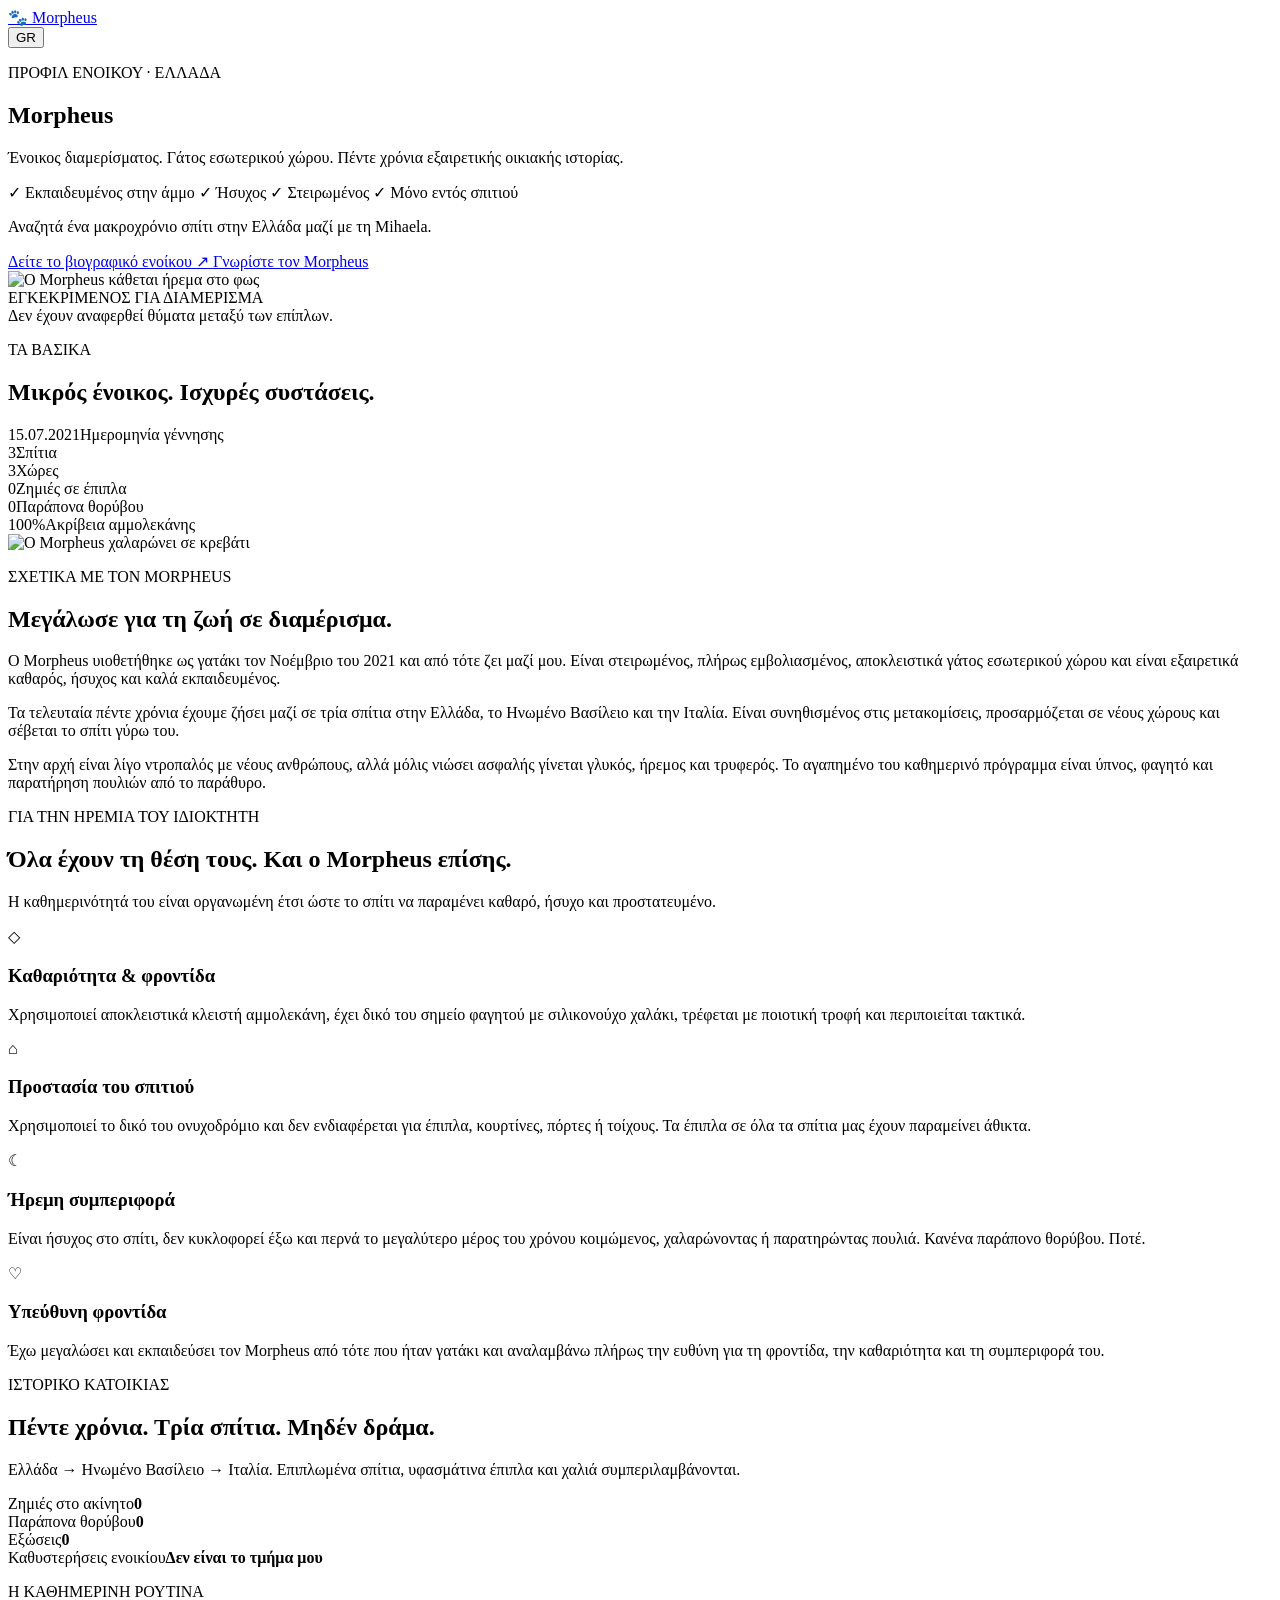
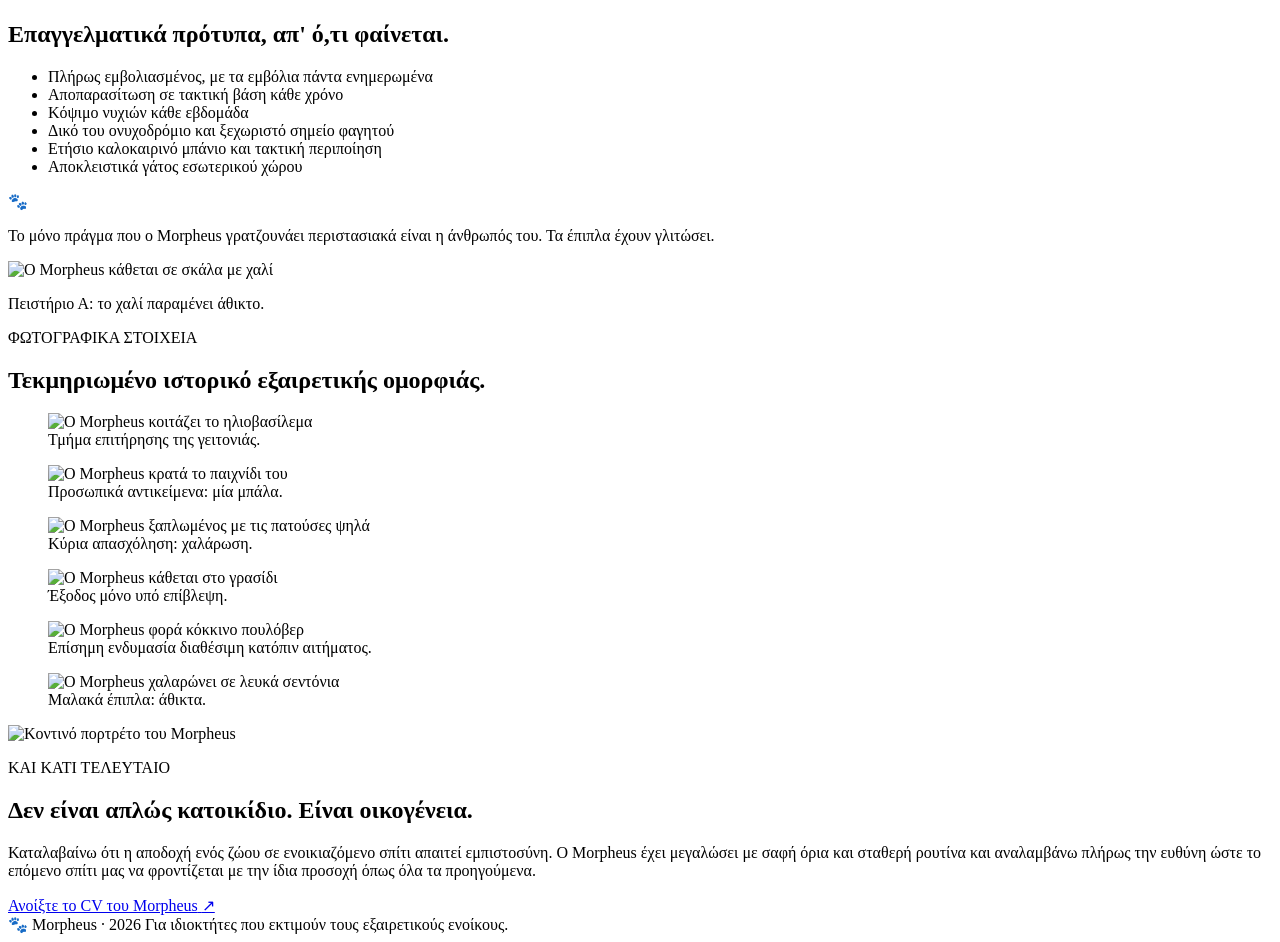
==== index.html @ ea4d099d "Add Greek Morpheus tenant profile" ====
<!doctype html>
<html lang="el">
<head>
  <meta charset="utf-8" />
  <meta name="viewport" content="width=device-width, initial-scale=1" />
  <meta name="theme-color" content="#f6f1e8" />
  <link rel="icon" href="data:image/svg+xml,<svg xmlns=%22http://www.w3.org/2000/svg%22 viewBox=%220 0 100 100%22><text y=%22.9em%22 font-size=%2290%22>🐾</text></svg>">
  <meta name="description" content="Morpheus - ένας ήσυχος, καθαρός και καλά εκπαιδευμένος γάτος εσωτερικού χώρου που αναζητά ένα μακροχρόνιο σπίτι στην Ελλάδα μαζί με τη Mihaela." />
  <title>Morpheus | Προφίλ Ενοίκου</title>
  <link rel="preconnect" href="https://fonts.googleapis.com">
  <link rel="preconnect" href="https://fonts.gstatic.com" crossorigin>
  <link href="https://fonts.googleapis.com/css2?family=DM+Sans:wght@400;500;600;700&family=Playfair+Display:ital,wght@0,600;0,700;1,600&display=swap" rel="stylesheet">
  <link rel="stylesheet" href="styles.css" />
</head>
<body>
  <div id="paw-layer" aria-hidden="true"></div>

  <header class="topbar">
    <a class="brand" href="#top" aria-label="Αρχική Morpheus">
      <span class="brand-paw">🐾</span>
      <span>Morpheus</span>
    </a>
    <div class="lang-switch" role="group" aria-label="Γλώσσα">
      <button class="lang-btn active" type="button">GR</button>
    </div>
  </header>

  <main id="top">
    <section class="hero section-shell">
      <div class="hero-copy reveal">
        <p class="eyebrow">ΠΡΟΦΙΛ ΕΝΟΙΚΟΥ · ΕΛΛΑΔΑ</p>
        <h1>Morpheus</h1>
        <p class="hero-subtitle">Ένοικος διαμερίσματος. Γάτος εσωτερικού χώρου. Πέντε χρόνια εξαιρετικής οικιακής ιστορίας.</p>

        <div class="status-row" aria-label="Κατάσταση Morpheus">
          <span>✓ Εκπαιδευμένος στην άμμο</span>
          <span>✓ Ήσυχος</span>
          <span>✓ Στειρωμένος</span>
          <span>✓ Μόνο εντός σπιτιού</span>
        </div>

        <p class="hero-note">Αναζητά ένα μακροχρόνιο σπίτι στην Ελλάδα μαζί με τη Mihaela.</p>

        <div class="hero-actions">
          <a class="btn btn-primary" href="Morpheus-Tenant-CV-GR.pdf" target="_blank" rel="noopener">
            <span>Δείτε το βιογραφικό ενοίκου</span>
            <span aria-hidden="true">↗</span>
          </a>
          <a class="btn btn-secondary" href="#about">Γνωρίστε τον Morpheus</a>
        </div>
      </div>

      <div class="hero-image-wrap reveal reveal-delay">
        <div class="hero-image-card">
          <img src="https://raw.githubusercontent.com/michaelaspice/morpheus-profile/main/morpheus-hero.jpeg" alt="Ο Morpheus κάθεται ήρεμα στο φως" />
          <div class="hero-stamp">ΕΓΚΕΚΡΙΜΕΝΟΣ ΓΙΑ ΔΙΑΜΕΡΙΣΜΑ</div>
        </div>
        <div class="floating-note">
          <span class="note-dot"></span>
          <span>Δεν έχουν αναφερθεί θύματα μεταξύ των επίπλων.</span>
        </div>
      </div>
    </section>

    <section class="quick-facts section-shell reveal" aria-labelledby="facts-title">
      <div class="section-heading compact">
        <p class="eyebrow">ΤΑ ΒΑΣΙΚΑ</p>
        <h2 id="facts-title">Μικρός ένοικος. Ισχυρές συστάσεις.</h2>
      </div>

      <div class="facts-grid">
        <article class="fact-card"><span class="fact-value">15.07.2021</span><span class="fact-label">Ημερομηνία γέννησης</span></article>
        <article class="fact-card"><span class="fact-value">3</span><span class="fact-label">Σπίτια</span></article>
        <article class="fact-card"><span class="fact-value">3</span><span class="fact-label">Χώρες</span></article>
        <article class="fact-card"><span class="fact-value">0</span><span class="fact-label">Ζημιές σε έπιπλα</span></article>
        <article class="fact-card"><span class="fact-value">0</span><span class="fact-label">Παράπονα θορύβου</span></article>
        <article class="fact-card"><span class="fact-value">100%</span><span class="fact-label">Ακρίβεια αμμολεκάνης</span></article>
      </div>
    </section>

    <section id="about" class="about section-shell">
      <div class="about-photo reveal">
        <img src="https://raw.githubusercontent.com/michaelaspice/morpheus-profile/main/morpheus-portrait.jpeg" alt="Ο Morpheus χαλαρώνει σε κρεβάτι" />
      </div>
      <div class="about-copy reveal reveal-delay">
        <p class="eyebrow">ΣΧΕΤΙΚΑ ΜΕ ΤΟΝ MORPHEUS</p>
        <h2>Μεγάλωσε για τη ζωή σε διαμέρισμα.</h2>
        <p>Ο Morpheus υιοθετήθηκε ως γατάκι τον Νοέμβριο του 2021 και από τότε ζει μαζί μου. Είναι στειρωμένος, πλήρως εμβολιασμένος, αποκλειστικά γάτος εσωτερικού χώρου και είναι εξαιρετικά καθαρός, ήσυχος και καλά εκπαιδευμένος.</p>
        <p>Τα τελευταία πέντε χρόνια έχουμε ζήσει μαζί σε τρία σπίτια στην Ελλάδα, το Ηνωμένο Βασίλειο και την Ιταλία. Είναι συνηθισμένος στις μετακομίσεις, προσαρμόζεται σε νέους χώρους και σέβεται το σπίτι γύρω του.</p>
        <p>Στην αρχή είναι λίγο ντροπαλός με νέους ανθρώπους, αλλά μόλις νιώσει ασφαλής γίνεται γλυκός, ήρεμος και τρυφερός. Το αγαπημένο του καθημερινό πρόγραμμα είναι ύπνος, φαγητό και παρατήρηση πουλιών από το παράθυρο.</p>
      </div>
    </section>

    <section class="reassurance section-shell">
      <div class="section-heading reveal">
        <p class="eyebrow">ΓΙΑ ΤΗΝ ΗΡΕΜΙΑ ΤΟΥ ΙΔΙΟΚΤΗΤΗ</p>
        <h2>Όλα έχουν τη θέση τους. Και ο Morpheus επίσης.</h2>
        <p>Η καθημερινότητά του είναι οργανωμένη έτσι ώστε το σπίτι να παραμένει καθαρό, ήσυχο και προστατευμένο.</p>
      </div>

      <div class="care-grid">
        <article class="care-card reveal">
          <div class="care-icon">◇</div>
          <h3>Καθαριότητα & φροντίδα</h3>
          <p>Χρησιμοποιεί αποκλειστικά κλειστή αμμολεκάνη, έχει δικό του σημείο φαγητού με σιλικονούχο χαλάκι, τρέφεται με ποιοτική τροφή και περιποιείται τακτικά.</p>
        </article>
        <article class="care-card reveal">
          <div class="care-icon">⌂</div>
          <h3>Προστασία του σπιτιού</h3>
          <p>Χρησιμοποιεί το δικό του ονυχοδρόμιο και δεν ενδιαφέρεται για έπιπλα, κουρτίνες, πόρτες ή τοίχους. Τα έπιπλα σε όλα τα σπίτια μας έχουν παραμείνει άθικτα.</p>
        </article>
        <article class="care-card reveal">
          <div class="care-icon">☾</div>
          <h3>Ήρεμη συμπεριφορά</h3>
          <p>Είναι ήσυχος στο σπίτι, δεν κυκλοφορεί έξω και περνά το μεγαλύτερο μέρος του χρόνου κοιμώμενος, χαλαρώνοντας ή παρατηρώντας πουλιά. Κανένα παράπονο θορύβου. Ποτέ.</p>
        </article>
        <article class="care-card reveal">
          <div class="care-icon">♡</div>
          <h3>Υπεύθυνη φροντίδα</h3>
          <p>Έχω μεγαλώσει και εκπαιδεύσει τον Morpheus από τότε που ήταν γατάκι και αναλαμβάνω πλήρως την ευθύνη για τη φροντίδα, την καθαριότητα και τη συμπεριφορά του.</p>
        </article>
      </div>
    </section>

    <section class="rental-record section-shell reveal">
      <div class="record-card">
        <div class="record-copy">
          <p class="eyebrow">ΙΣΤΟΡΙΚΟ ΚΑΤΟΙΚΙΑΣ</p>
          <h2>Πέντε χρόνια. Τρία σπίτια. Μηδέν δράμα.</h2>
          <p>Ελλάδα → Ηνωμένο Βασίλειο → Ιταλία. Επιπλωμένα σπίτια, υφασμάτινα έπιπλα και χαλιά συμπεριλαμβάνονται.</p>
        </div>
        <div class="record-list">
          <div><span>Ζημιές στο ακίνητο</span><strong>0</strong></div>
          <div><span>Παράπονα θορύβου</span><strong>0</strong></div>
          <div><span>Εξώσεις</span><strong>0</strong></div>
          <div><span>Καθυστερήσεις ενοικίου</span><strong>Δεν είναι το τμήμα μου</strong></div>
        </div>
      </div>
    </section>

    <section class="routine section-shell">
      <div class="routine-copy reveal">
        <p class="eyebrow">Η ΚΑΘΗΜΕΡΙΝΗ ΡΟΥΤΙΝΑ</p>
        <h2>Επαγγελματικά πρότυπα, απ' ό,τι φαίνεται.</h2>
        <ul class="check-list">
          <li>Πλήρως εμβολιασμένος, με τα εμβόλια πάντα ενημερωμένα</li>
          <li>Αποπαρασίτωση σε τακτική βάση κάθε χρόνο</li>
          <li>Κόψιμο νυχιών κάθε εβδομάδα</li>
          <li>Δικό του ονυχοδρόμιο και ξεχωριστό σημείο φαγητού</li>
          <li>Ετήσιο καλοκαιρινό μπάνιο και τακτική περιποίηση</li>
          <li>Αποκλειστικά γάτος εσωτερικού χώρου</li>
        </ul>
        <div class="joke-note">
          <span>🐾</span>
          <p>Το μόνο πράγμα που ο Morpheus γρατζουνάει περιστασιακά είναι η άνθρωπός του. Τα έπιπλα έχουν γλιτώσει.</p>
        </div>
      </div>
      <div class="routine-photo reveal reveal-delay">
        <img src="https://raw.githubusercontent.com/michaelaspice/morpheus-profile/main/morpheus-stairs.jpeg" alt="Ο Morpheus κάθεται σε σκάλα με χαλί" />
        <p>Πειστήριο Α: το χαλί παραμένει άθικτο.</p>
      </div>
    </section>

    <section class="gallery section-shell" aria-labelledby="gallery-title">
      <div class="section-heading reveal">
        <p class="eyebrow">ΦΩΤΟΓΡΑΦΙΚΑ ΣΤΟΙΧΕΙΑ</p>
        <h2 id="gallery-title">Τεκμηριωμένο ιστορικό εξαιρετικής ομορφιάς.</h2>
      </div>
      <div class="gallery-grid">
        <figure class="gallery-item wide reveal"><img src="https://raw.githubusercontent.com/michaelaspice/morpheus-profile/main/morpheus-sunset.jpeg" alt="Ο Morpheus κοιτάζει το ηλιοβασίλεμα" /><figcaption>Τμήμα επιτήρησης της γειτονιάς.</figcaption></figure>
        <figure class="gallery-item reveal"><img src="https://raw.githubusercontent.com/michaelaspice/morpheus-profile/main/morpheus-ball.jpeg" alt="Ο Morpheus κρατά το παιχνίδι του" /><figcaption>Προσωπικά αντικείμενα: μία μπάλα.</figcaption></figure>
        <figure class="gallery-item reveal"><img src="https://raw.githubusercontent.com/michaelaspice/morpheus-profile/main/morpheus-paws.jpeg" alt="Ο Morpheus ξαπλωμένος με τις πατούσες ψηλά" /><figcaption>Κύρια απασχόληση: χαλάρωση.</figcaption></figure>
        <figure class="gallery-item reveal"><img src="https://raw.githubusercontent.com/michaelaspice/morpheus-profile/main/morpheus-grass.jpeg" alt="Ο Morpheus κάθεται στο γρασίδι" /><figcaption>Έξοδος μόνο υπό επίβλεψη.</figcaption></figure>
        <figure class="gallery-item reveal"><img src="https://raw.githubusercontent.com/michaelaspice/morpheus-profile/main/morpheus-formal.jpeg" alt="Ο Morpheus φορά κόκκινο πουλόβερ" /><figcaption>Επίσημη ενδυμασία διαθέσιμη κατόπιν αιτήματος.</figcaption></figure>
        <figure class="gallery-item wide reveal"><img src="https://raw.githubusercontent.com/michaelaspice/morpheus-profile/main/morpheus-bed.jpeg" alt="Ο Morpheus χαλαρώνει σε λευκά σεντόνια" /><figcaption>Μαλακά έπιπλα: άθικτα.</figcaption></figure>
      </div>
    </section>

    <section class="closing section-shell reveal">
      <div class="closing-card">
        <img src="https://raw.githubusercontent.com/michaelaspice/morpheus-profile/main/morpheus-closeup.jpeg" alt="Κοντινό πορτρέτο του Morpheus" />
        <div class="closing-copy">
          <p class="eyebrow">ΚΑΙ ΚΑΤΙ ΤΕΛΕΥΤΑΙΟ</p>
          <h2>Δεν είναι απλώς κατοικίδιο. Είναι οικογένεια.</h2>
          <p>Καταλαβαίνω ότι η αποδοχή ενός ζώου σε ενοικιαζόμενο σπίτι απαιτεί εμπιστοσύνη. Ο Morpheus έχει μεγαλώσει με σαφή όρια και σταθερή ρουτίνα και αναλαμβάνω πλήρως την ευθύνη ώστε το επόμενο σπίτι μας να φροντίζεται με την ίδια προσοχή όπως όλα τα προηγούμενα.</p>
          <a class="btn btn-primary" href="Morpheus-Tenant-CV-GR.pdf" target="_blank" rel="noopener">
            <span>Ανοίξτε το CV του Morpheus</span>
            <span aria-hidden="true">↗</span>
          </a>
        </div>
      </div>
    </section>
  </main>

  <footer>
    <div class="section-shell footer-inner">
      <span>🐾 Morpheus · 2026</span>
      <span>Για ιδιοκτήτες που εκτιμούν τους εξαιρετικούς ενοίκους.</span>
    </div>
  </footer>

  <script src="script.js"></script>
</body>
</html>
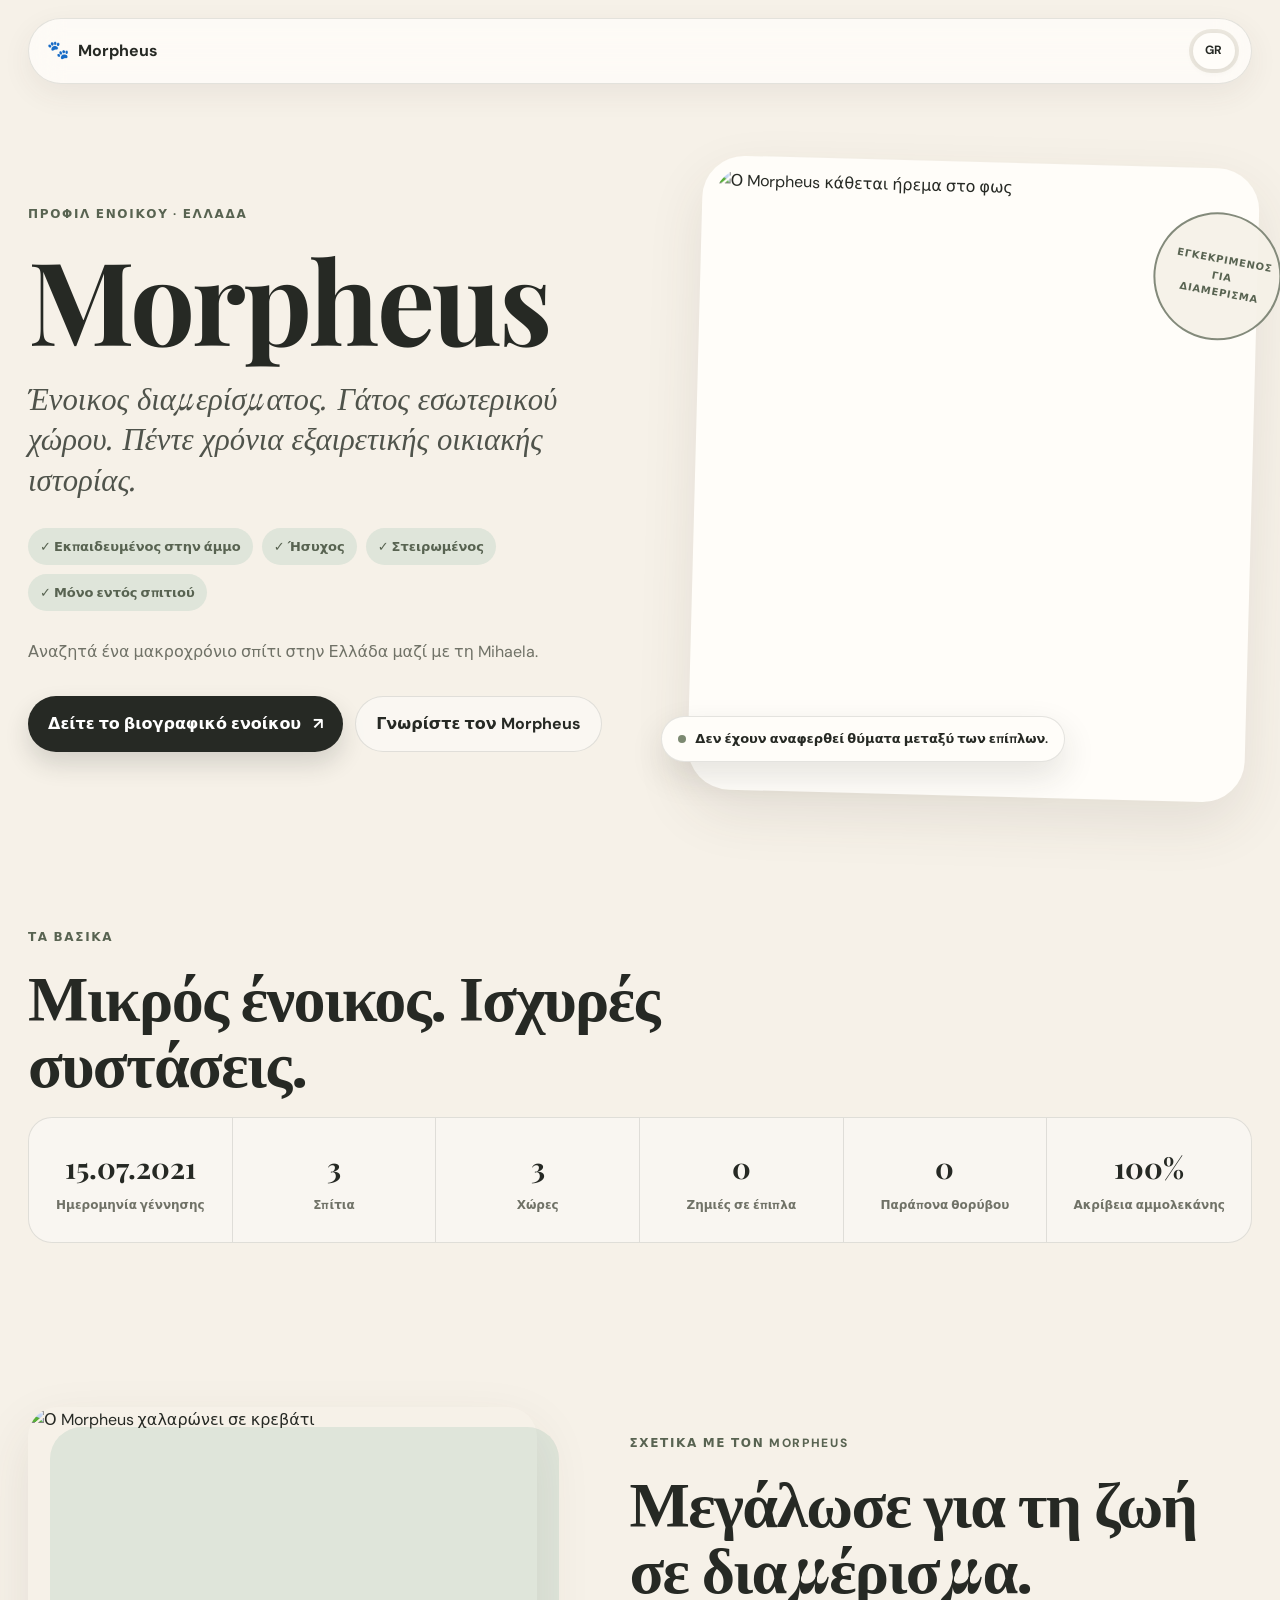
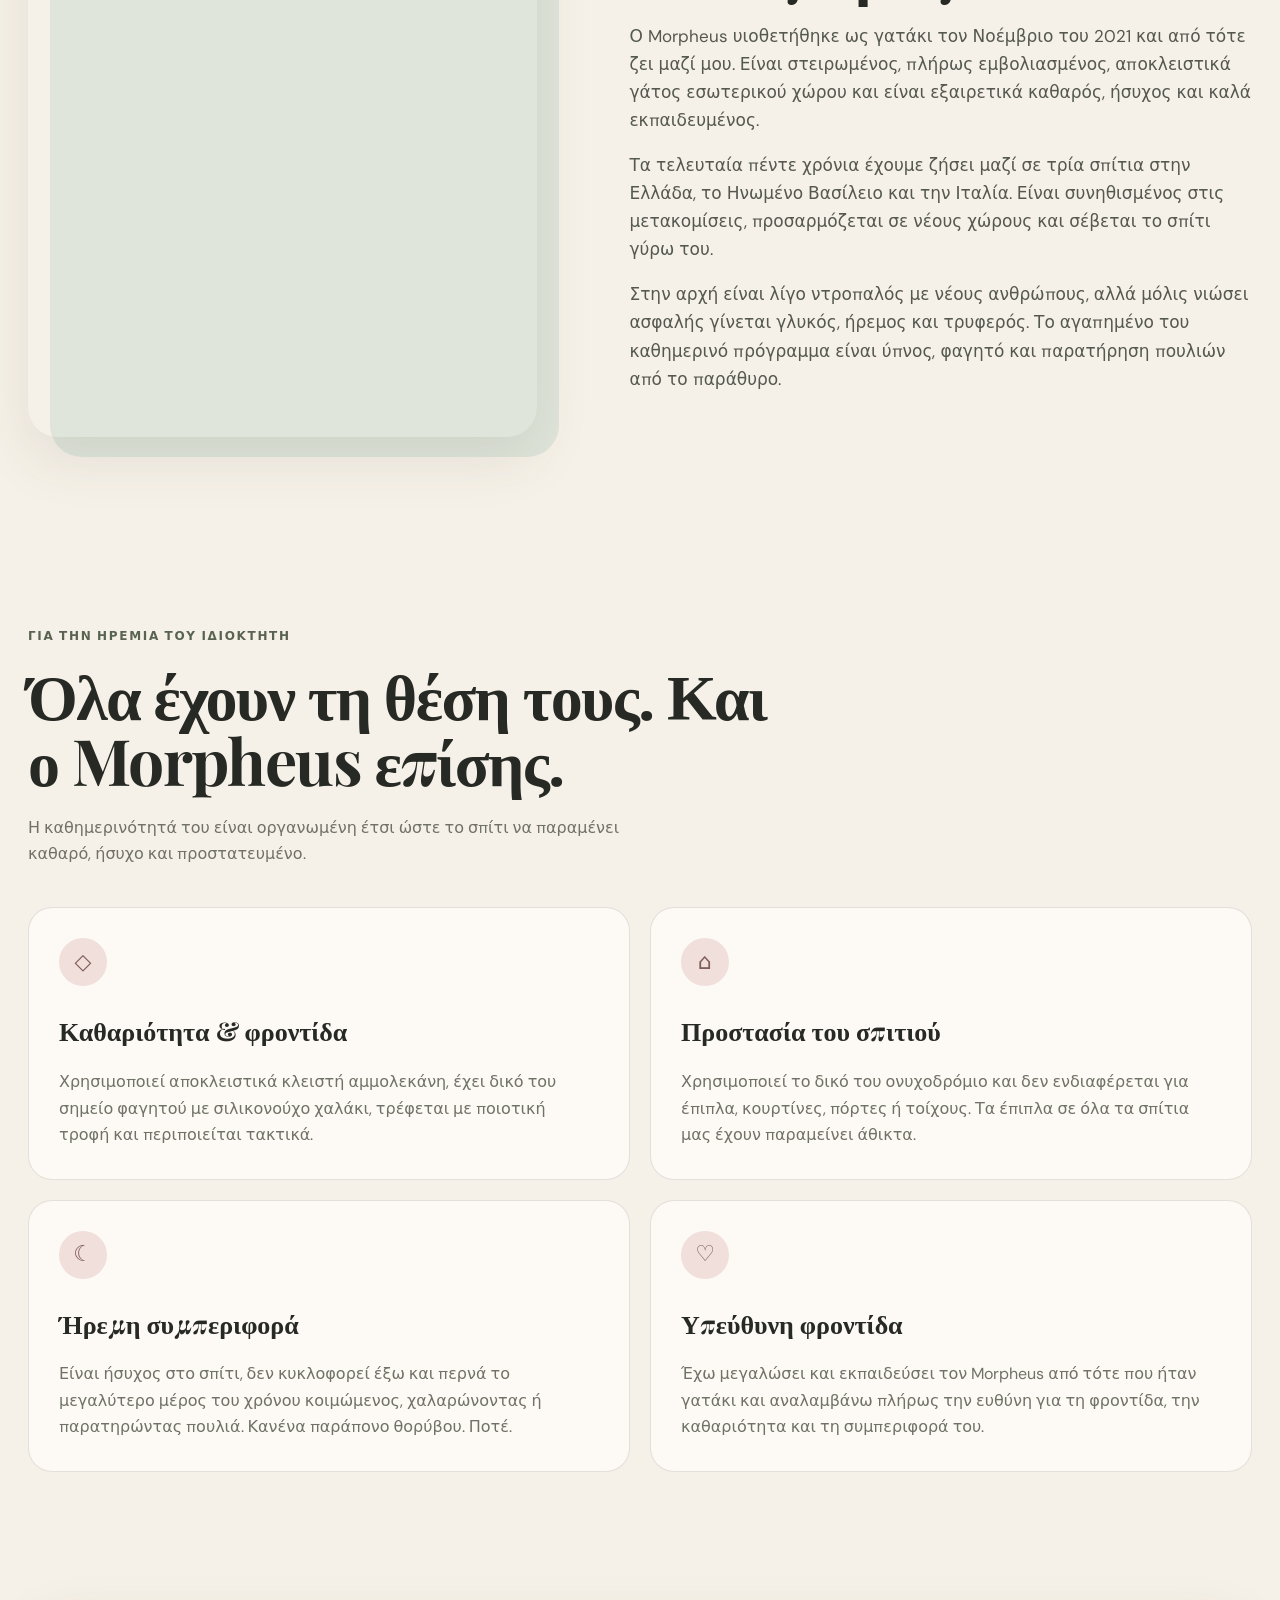
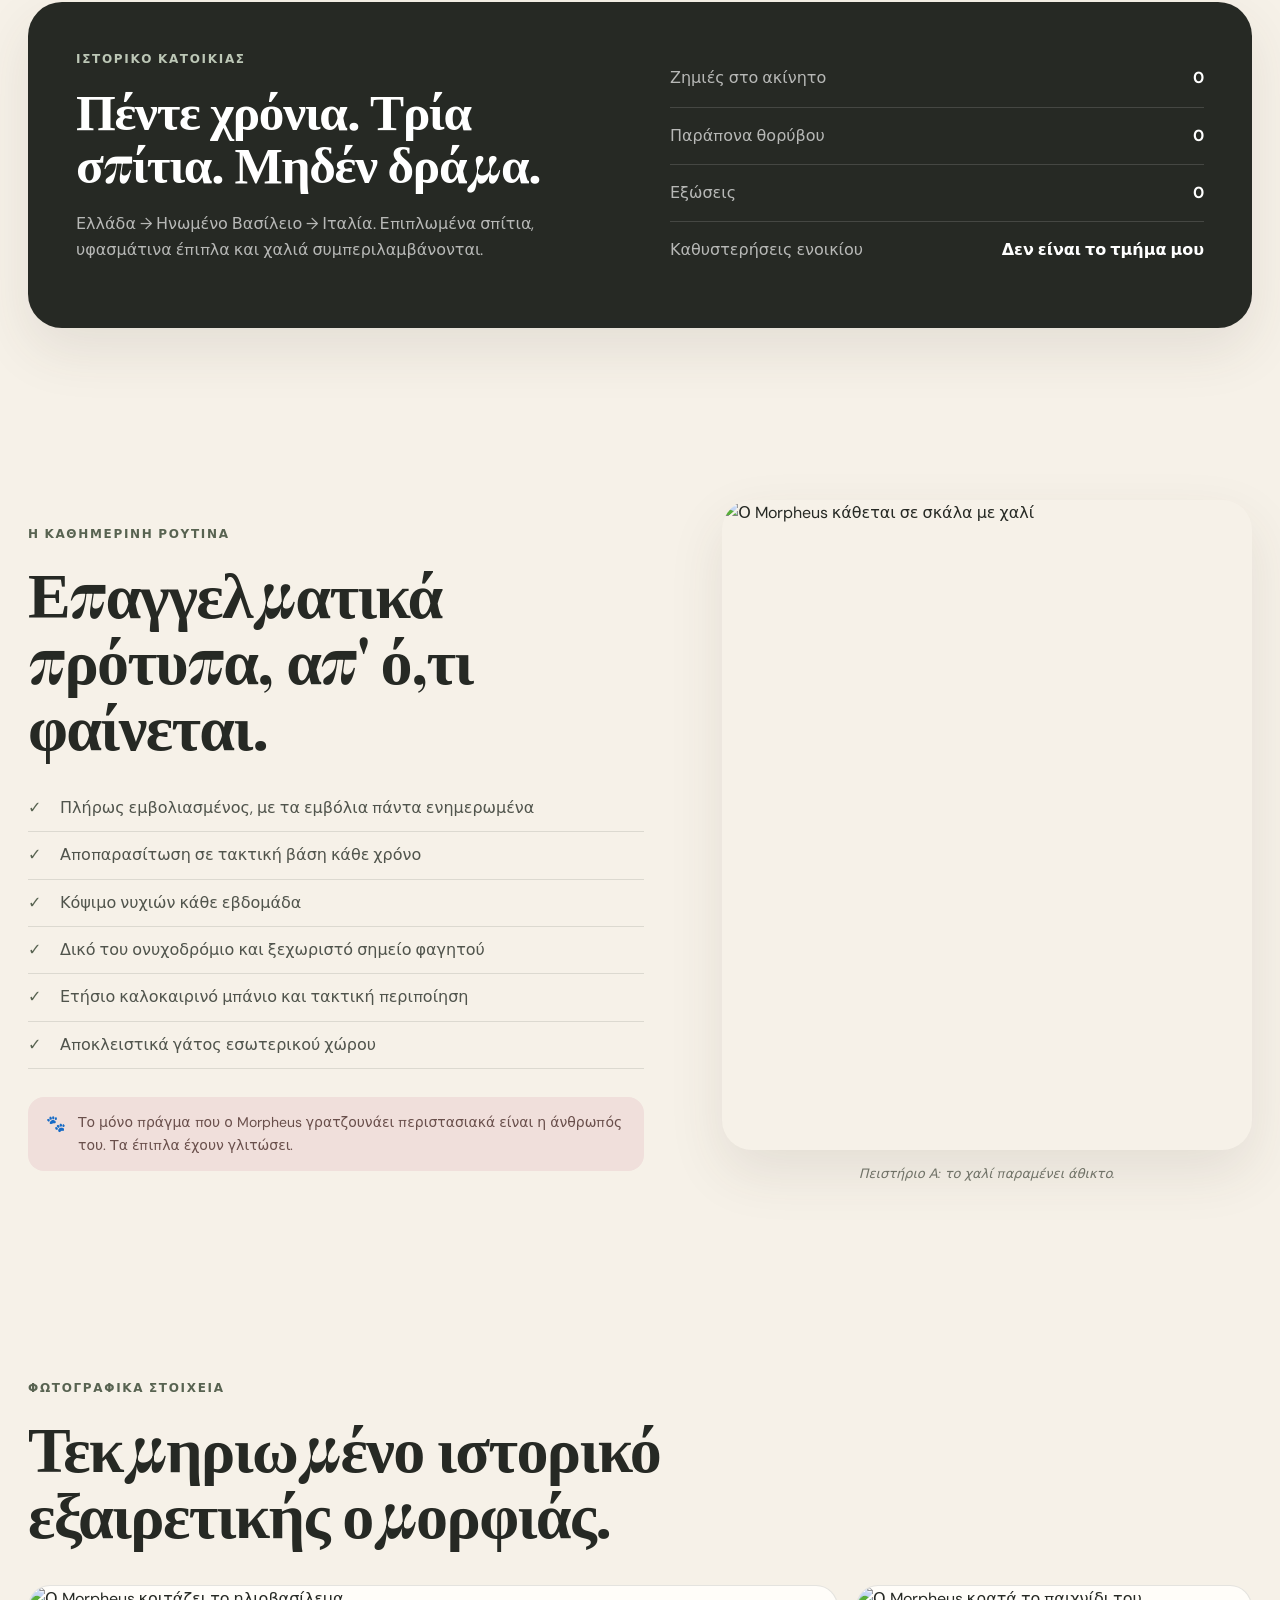
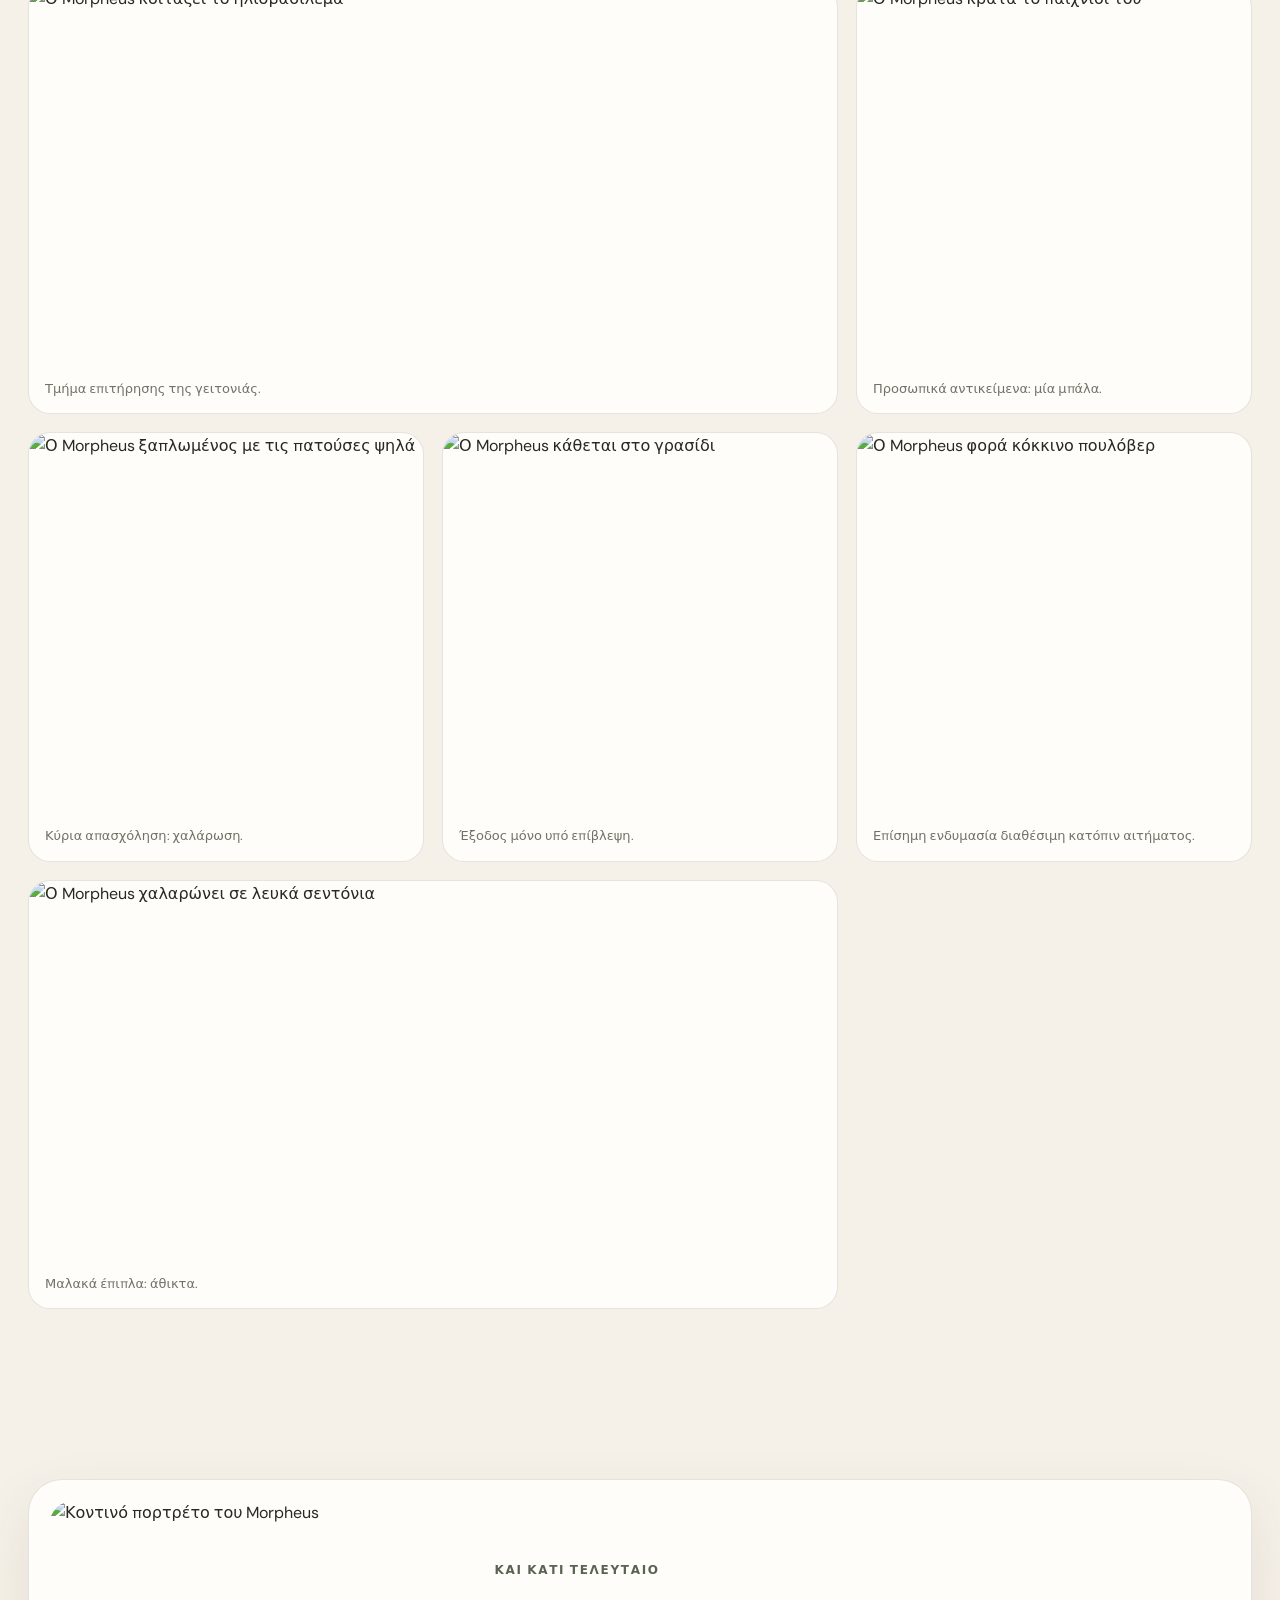
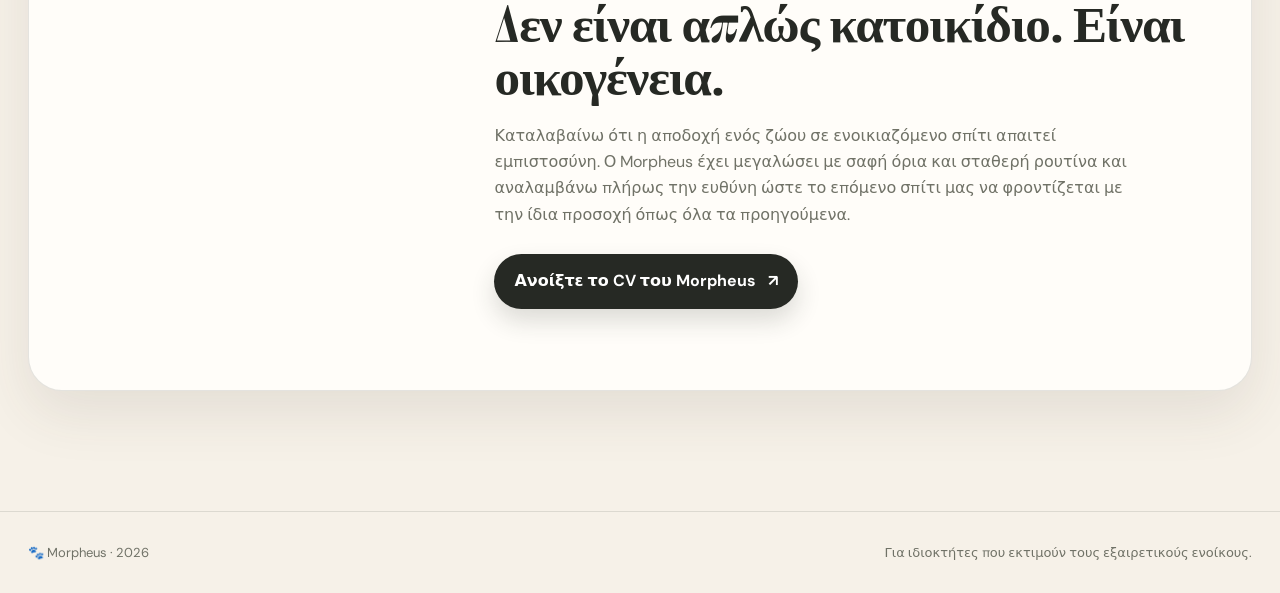
==== commit 0e1a41c9: "Link Greek profile to Greek tenant CV" ====
--- a/index.html
+++ b/index.html
@@ -42,7 +42,7 @@
         <p class="hero-note">Αναζητά ένα μακροχρόνιο σπίτι στην Ελλάδα μαζί με τη Mihaela.</p>
 
         <div class="hero-actions">
-          <a class="btn btn-primary" href="Morpheus-Tenant-CV-GR.pdf" target="_blank" rel="noopener">
+          <a class="btn btn-primary" href="Morpheus-Tenant-CV-GR.html" target="_blank" rel="noopener">
             <span>Δείτε το βιογραφικό ενοίκου</span>
             <span aria-hidden="true">↗</span>
           </a>
@@ -183,7 +183,7 @@
           <p class="eyebrow">ΚΑΙ ΚΑΤΙ ΤΕΛΕΥΤΑΙΟ</p>
           <h2>Δεν είναι απλώς κατοικίδιο. Είναι οικογένεια.</h2>
           <p>Καταλαβαίνω ότι η αποδοχή ενός ζώου σε ενοικιαζόμενο σπίτι απαιτεί εμπιστοσύνη. Ο Morpheus έχει μεγαλώσει με σαφή όρια και σταθερή ρουτίνα και αναλαμβάνω πλήρως την ευθύνη ώστε το επόμενο σπίτι μας να φροντίζεται με την ίδια προσοχή όπως όλα τα προηγούμενα.</p>
-          <a class="btn btn-primary" href="Morpheus-Tenant-CV-GR.pdf" target="_blank" rel="noopener">
+          <a class="btn btn-primary" href="Morpheus-Tenant-CV-GR.html" target="_blank" rel="noopener">
             <span>Ανοίξτε το CV του Morpheus</span>
             <span aria-hidden="true">↗</span>
           </a>
--- a/styles.css
+++ b/styles.css
@@ -0,0 +1,71 @@
+:root {
+  --ivory: #f6f1e8;
+  --paper: #fffdf9;
+  --ink: #262924;
+  --muted: #707267;
+  --sage: #7c8971;
+  --sage-dark: #586351;
+  --sage-soft: #dfe5da;
+  --blush: #d8a7a0;
+  --blush-soft: #f0dfdb;
+  --line: rgba(38, 41, 36, 0.12);
+  --shadow: 0 22px 55px rgba(66, 60, 50, 0.10);
+  --radius-xl: 34px;
+  --radius-lg: 24px;
+  --radius-md: 16px;
+}
+* { box-sizing: border-box; }
+html { scroll-behavior: smooth; }
+body { margin:0; background:var(--ivory); color:var(--ink); font-family:"DM Sans",system-ui,sans-serif; line-height:1.65; overflow-x:hidden; }
+img { display:block; width:100%; } a { color:inherit; } button,a { -webkit-tap-highlight-color:transparent; }
+.section-shell { width:min(1180px,calc(100% - 40px)); margin-inline:auto; }
+.topbar { width:min(1180px,calc(100% - 40px)); margin:18px auto 0; min-height:62px; padding:10px 12px 10px 18px; border:1px solid var(--line); border-radius:999px; background:rgba(255,253,249,.80); backdrop-filter:blur(16px); display:flex; align-items:center; justify-content:space-between; position:sticky; top:16px; z-index:30; box-shadow:0 10px 30px rgba(66,60,50,.07); }
+.brand { text-decoration:none; font-weight:700; display:inline-flex; gap:9px; align-items:center; } .brand-paw{font-size:18px;}
+.lang-switch{display:flex;background:#ece8df;padding:4px;border-radius:999px;}
+.lang-btn{border:0;background:transparent;color:var(--muted);cursor:default;font:inherit;font-weight:700;font-size:12px;letter-spacing:.06em;min-width:42px;padding:8px 12px;border-radius:999px;transition:.2s ease;}
+.lang-btn.active{background:var(--paper);color:var(--ink);box-shadow:0 2px 8px rgba(0,0,0,.06);}
+.hero{min-height:760px;padding:78px 0 90px;display:grid;grid-template-columns:1.02fr .98fr;gap:76px;align-items:center;}
+.eyebrow{margin:0 0 14px;font-size:12px;letter-spacing:.14em;font-weight:800;color:var(--sage-dark);}
+h1,h2,h3{margin-top:0;} h1,h2{font-family:"Playfair Display",Georgia,serif;letter-spacing:-.025em;line-height:1.03;}
+h1{font-size:clamp(74px,9vw,122px);margin-bottom:20px;font-weight:700;} h2{font-size:clamp(42px,5vw,68px);margin-bottom:22px;}
+.hero-subtitle{font-family:"Playfair Display",Georgia,serif;font-style:italic;font-size:clamp(23px,2.4vw,33px);line-height:1.32;color:#4f534b;max-width:700px;margin:0 0 28px;}
+.status-row{display:flex;flex-wrap:wrap;gap:9px;margin:28px 0;} .status-row span{background:var(--sage-soft);color:var(--sage-dark);border-radius:999px;padding:8px 12px;font-size:13px;font-weight:700;}
+.hero-note{color:var(--muted);max-width:580px;margin:0 0 30px;} .hero-actions{display:flex;flex-wrap:wrap;gap:12px;}
+.btn{text-decoration:none;display:inline-flex;gap:12px;align-items:center;justify-content:center;border-radius:999px;padding:14px 20px;font-weight:700;transition:transform .2s ease,box-shadow .2s ease,background .2s ease;}
+.btn:hover{transform:translateY(-2px);} .btn-primary{background:var(--ink);color:white;box-shadow:0 12px 24px rgba(38,41,36,.16);} .btn-secondary{border:1px solid var(--line);background:rgba(255,255,255,.45);}
+.hero-image-wrap{position:relative;} .hero-image-card{background:var(--paper);padding:12px;border-radius:42px;box-shadow:var(--shadow);transform:rotate(1.5deg);position:relative;}
+.hero-image-card img{height:610px;object-fit:cover;object-position:50% 38%;border-radius:32px;}
+.hero-stamp{position:absolute;right:-24px;top:44px;width:128px;height:128px;border:2px solid rgba(88,99,81,.72);border-radius:50%;display:grid;place-items:center;text-align:center;padding:18px;font-size:10px;font-weight:800;letter-spacing:.08em;color:var(--sage-dark);background:rgba(246,241,232,.93);transform:rotate(9deg);}
+.floating-note{position:absolute;left:-34px;bottom:34px;background:var(--paper);border:1px solid var(--line);border-radius:999px;padding:11px 16px;box-shadow:0 14px 34px rgba(38,41,36,.12);font-size:13px;font-weight:600;display:flex;gap:9px;align-items:center;}
+.note-dot{width:8px;height:8px;border-radius:50%;background:var(--sage);}
+.quick-facts{padding:42px 0 96px;} .section-heading{max-width:760px;margin-bottom:40px;} .section-heading.compact{margin-bottom:24px;} .section-heading p:last-child{color:var(--muted);max-width:620px;}
+.facts-grid{display:grid;grid-template-columns:repeat(6,1fr);border:1px solid var(--line);border-radius:var(--radius-lg);overflow:hidden;background:rgba(255,255,255,.4);}
+.fact-card{padding:26px 18px;text-align:center;border-right:1px solid var(--line);display:grid;gap:4px;} .fact-card:last-child{border-right:0;}
+.fact-value{font-family:"Playfair Display",Georgia,serif;font-size:29px;font-weight:700;} .fact-label{color:var(--muted);font-size:12px;font-weight:700;}
+.about{padding:68px 0 110px;display:grid;grid-template-columns:.9fr 1.1fr;align-items:center;gap:80px;} .about-photo{position:relative;}
+.about-photo::before{content:"";position:absolute;inset:20px -22px -20px 22px;border-radius:32px;background:var(--sage-soft);z-index:-1;}
+.about-photo img{height:630px;object-fit:cover;border-radius:30px;box-shadow:var(--shadow);} .about-copy p:not(.eyebrow){color:#54584f;font-size:17px;}
+.reassurance{padding:80px 0 110px;} .care-grid{display:grid;grid-template-columns:repeat(2,1fr);gap:18px;}
+.care-card{background:rgba(255,253,249,.72);border:1px solid var(--line);border-radius:var(--radius-lg);padding:30px;}
+.care-icon{width:48px;height:48px;display:grid;place-items:center;border-radius:50%;background:var(--blush-soft);color:#805f5a;font-size:22px;margin-bottom:24px;}
+.care-card h3{font-family:"Playfair Display",Georgia,serif;font-size:26px;margin-bottom:10px;} .care-card p{color:var(--muted);margin-bottom:0;}
+.rental-record{padding:20px 0 110px;} .record-card{border-radius:var(--radius-xl);background:var(--ink);color:white;padding:48px;display:grid;grid-template-columns:1fr 1fr;gap:60px;box-shadow:var(--shadow);}
+.record-card .eyebrow{color:#bcc7b6;} .record-card h2{font-size:clamp(40px,4vw,58px);} .record-copy p:last-child{color:rgba(255,255,255,.67);}
+.record-list{align-self:center;} .record-list div{display:flex;justify-content:space-between;gap:20px;padding:15px 0;border-bottom:1px solid rgba(255,255,255,.14);} .record-list div:last-child{border-bottom:0;} .record-list span{color:rgba(255,255,255,.67);} .record-list strong{text-align:right;}
+.routine{padding:62px 0 110px;display:grid;grid-template-columns:1fr .86fr;gap:78px;align-items:center;} .check-list{list-style:none;padding:0;margin:28px 0;}
+.check-list li{position:relative;padding:10px 0 10px 32px;border-bottom:1px solid var(--line);color:#50544c;} .check-list li::before{content:"✓";position:absolute;left:0;color:var(--sage-dark);font-weight:800;}
+.joke-note{background:var(--blush-soft);border-radius:var(--radius-md);padding:14px 18px;display:flex;gap:12px;align-items:flex-start;} .joke-note p{margin:0;color:#694f4b;font-size:14px;}
+.routine-photo img{height:650px;object-fit:cover;border-radius:30px;box-shadow:var(--shadow);} .routine-photo p{text-align:center;color:var(--muted);font-size:13px;font-style:italic;}
+.gallery{padding:72px 0 110px;} .gallery-grid{display:grid;grid-template-columns:repeat(3,1fr);gap:16px;} .gallery-item{margin:0;overflow:hidden;border-radius:22px;background:var(--paper);border:1px solid var(--line);} .gallery-item.wide{grid-column:span 2;}
+.gallery-item img{height:380px;object-fit:cover;transition:transform .6s ease;} .gallery-item:hover img{transform:scale(1.025);} .gallery-item figcaption{padding:12px 16px 14px;color:var(--muted);font-size:13px;}
+.closing{padding:60px 0 120px;} .closing-card{display:grid;grid-template-columns:.72fr 1.28fr;gap:48px;align-items:center;background:var(--paper);border:1px solid var(--line);border-radius:var(--radius-xl);padding:20px 50px 20px 20px;box-shadow:var(--shadow);}
+.closing-card img{height:470px;object-fit:cover;border-radius:26px;} .closing-copy p:not(.eyebrow){color:var(--muted);max-width:650px;margin-bottom:26px;} .closing-copy h2{font-size:clamp(38px,4vw,58px);}
+footer{border-top:1px solid var(--line);padding:30px 0;} .footer-inner{display:flex;justify-content:space-between;gap:20px;color:var(--muted);font-size:13px;}
+#paw-layer{position:fixed;inset:0;pointer-events:none;z-index:20;overflow:hidden;} .paw-print{position:absolute;width:42px;height:42px;opacity:0;filter:drop-shadow(0 2px 3px rgba(38,41,36,.08));animation:pawAppear 3.8s ease-in-out forwards;} .paw-print svg{width:100%;height:100%;fill:rgba(88,99,81,.42);}
+@keyframes pawAppear{0%{opacity:0;transform:scale(.65) rotate(var(--rot));}20%{opacity:.72;transform:scale(1) rotate(var(--rot));}68%{opacity:.72;}100%{opacity:0;transform:scale(1.03) rotate(var(--rot));}}
+.reveal{opacity:0;transform:translateY(18px);transition:opacity .75s ease,transform .75s ease;} .reveal.visible{opacity:1;transform:none;} .reveal-delay{transition-delay:.12s;}
+@media(max-width:980px){.hero{grid-template-columns:1fr;gap:52px;padding-top:58px}.hero-image-card img{height:620px}.hero-stamp{right:14px;top:30px}.floating-note{left:18px}.facts-grid{grid-template-columns:repeat(3,1fr)}.fact-card{border-bottom:1px solid var(--line)}.fact-card:nth-child(3n){border-right:0}.fact-card:nth-last-child(-n+3){border-bottom:0}.about,.routine{grid-template-columns:1fr;gap:50px}.about-photo img,.routine-photo img{height:560px}.record-card{grid-template-columns:1fr;gap:22px}.gallery-grid{grid-template-columns:repeat(2,1fr)}.gallery-item.wide{grid-column:span 1}.closing-card{grid-template-columns:1fr;padding:20px}}
+@media(max-width:640px){.section-shell,.topbar{width:min(100% - 24px,1180px)}.topbar{top:8px;margin-top:8px}.hero{min-height:0;padding:54px 0 70px}h1{font-size:64px}.hero-subtitle{font-size:23px}.hero-image-card{border-radius:28px;padding:8px}.hero-image-card img{height:490px;border-radius:22px}.hero-stamp{width:102px;height:102px;font-size:8px;right:10px}.floating-note{left:9px;right:9px;bottom:18px;border-radius:18px}.quick-facts{padding-bottom:70px}.facts-grid{grid-template-columns:repeat(2,1fr)}.fact-card:nth-child(3n){border-right:1px solid var(--line)}.fact-card:nth-child(2n){border-right:0}.fact-card:nth-last-child(-n+3){border-bottom:1px solid var(--line)}.fact-card:nth-last-child(-n+2){border-bottom:0}.about,.reassurance,.gallery,.routine{padding-top:52px;padding-bottom:78px}.about-photo img,.routine-photo img{height:470px}.care-grid{grid-template-columns:1fr}.record-card{padding:30px 22px}.record-list div{align-items:flex-start}.gallery-grid{grid-template-columns:1fr}.gallery-item img{height:400px}.closing{padding-bottom:82px}.closing-card img{height:380px}.footer-inner{flex-direction:column}.paw-print{width:34px;height:34px}}
+@media(prefers-reduced-motion:reduce){html{scroll-behavior:auto}.reveal{opacity:1;transform:none;transition:none}#paw-layer{display:none}.gallery-item img,.btn{transition:none}}
+@media (min-width: 1280px){.section-shell,.topbar{width:min(1340px,calc(100% - 56px));}.hero{gap:88px}.about{gap:92px}.care-grid{gap:20px}.gallery-grid{gap:18px}}
+@media (min-width: 1600px){.section-shell,.topbar{width:min(1360px,calc(100% - 72px));}}
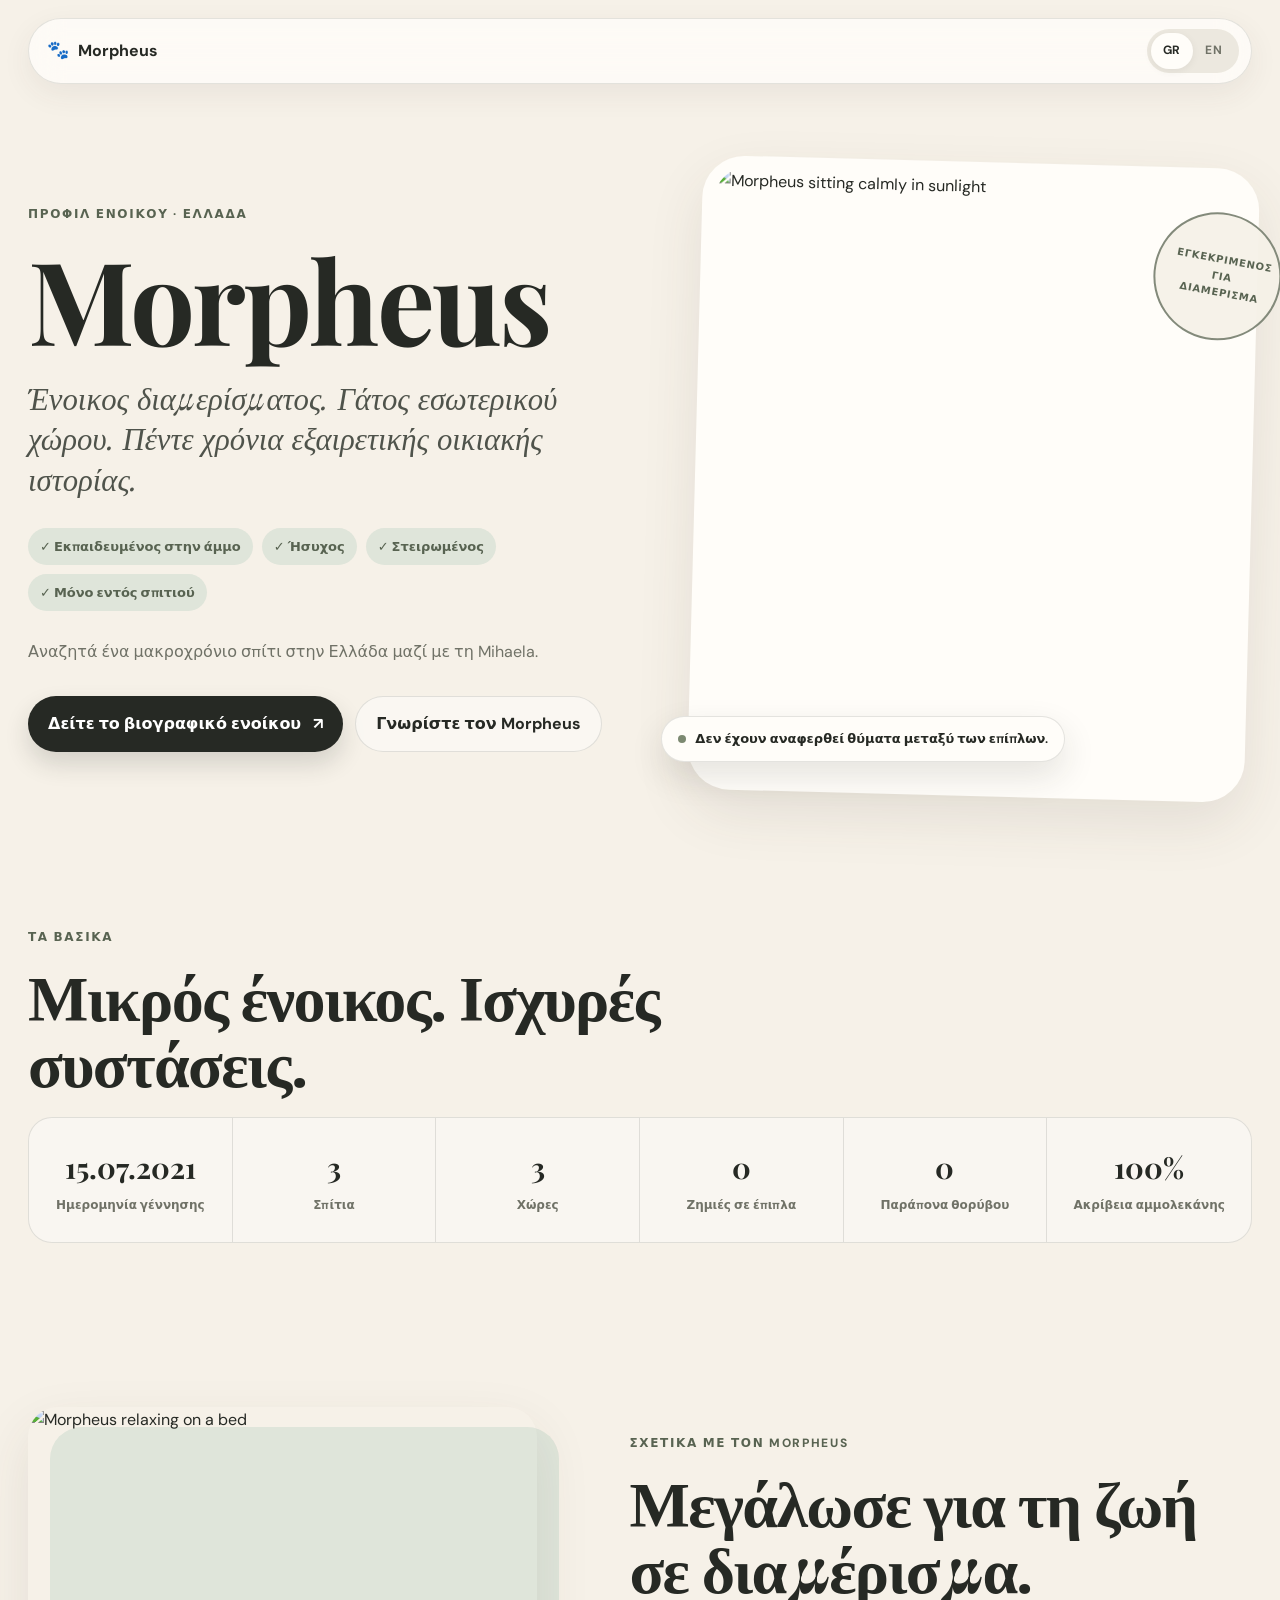
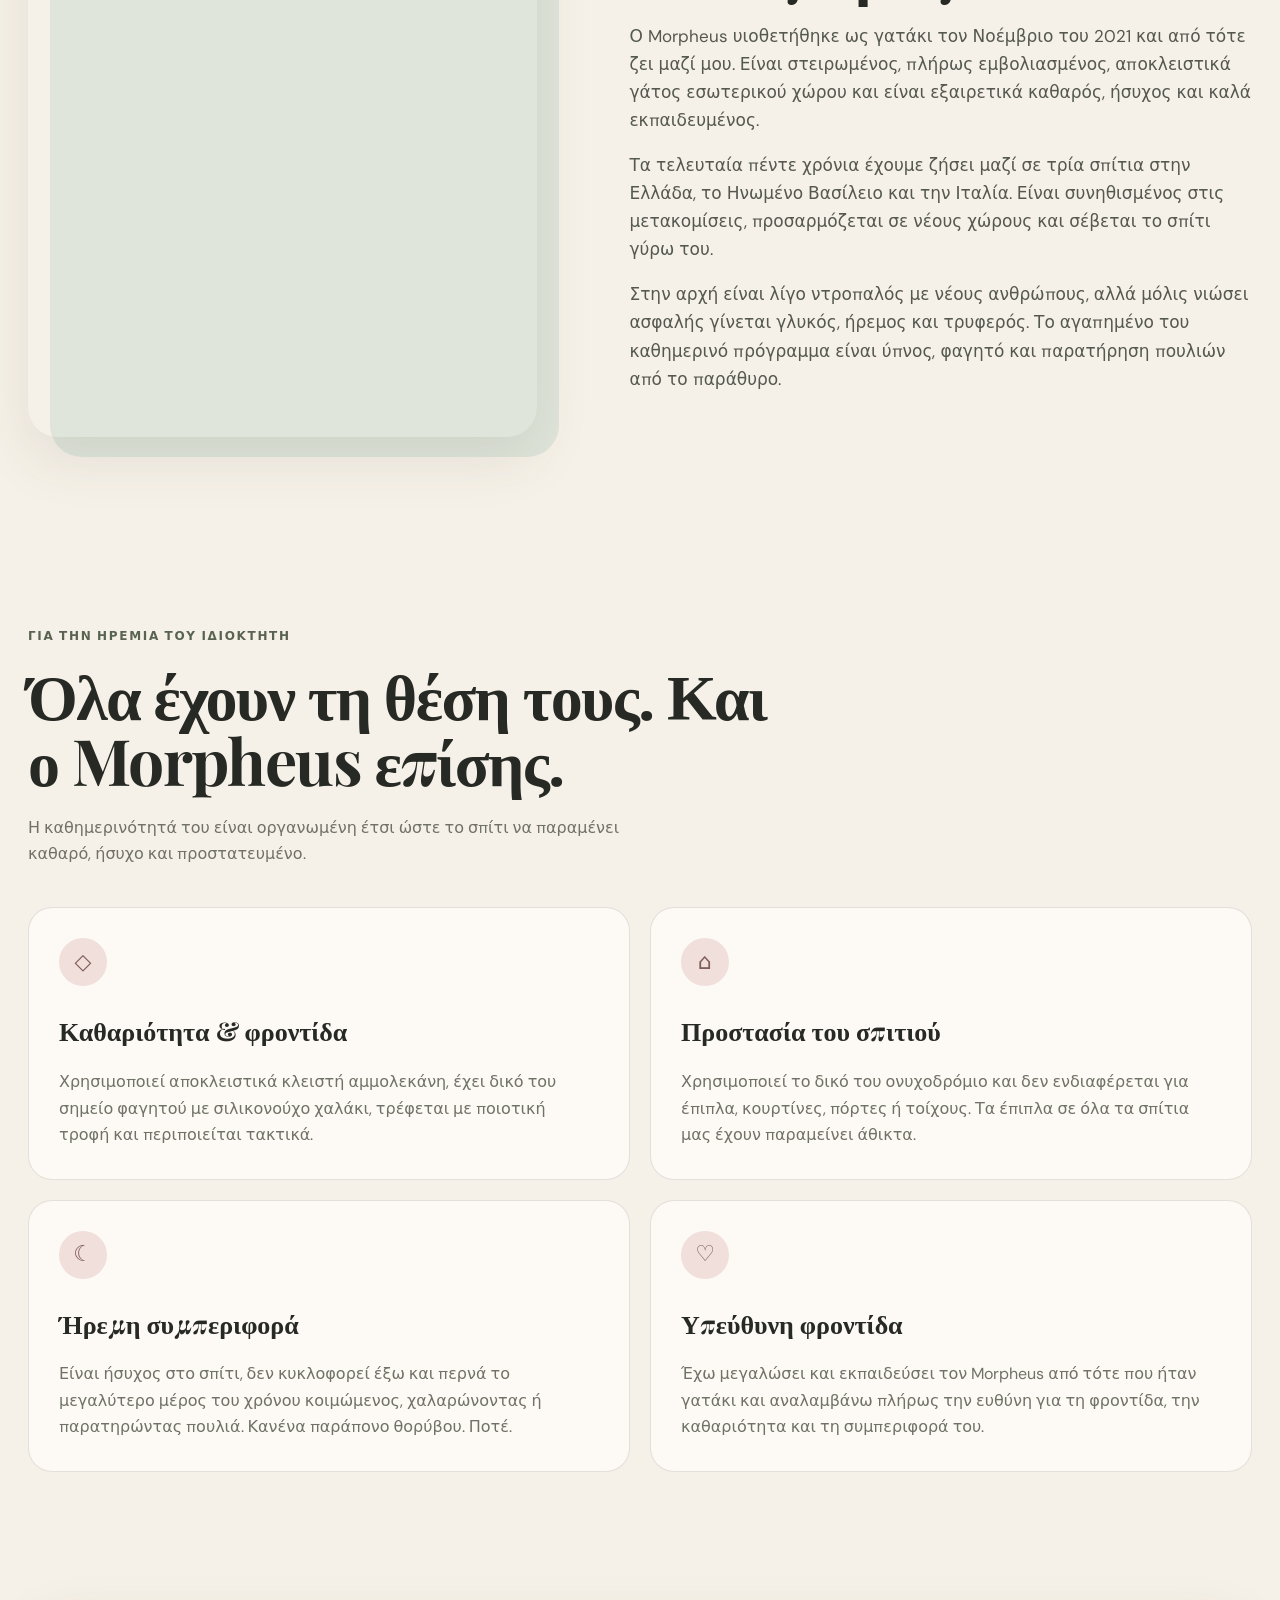
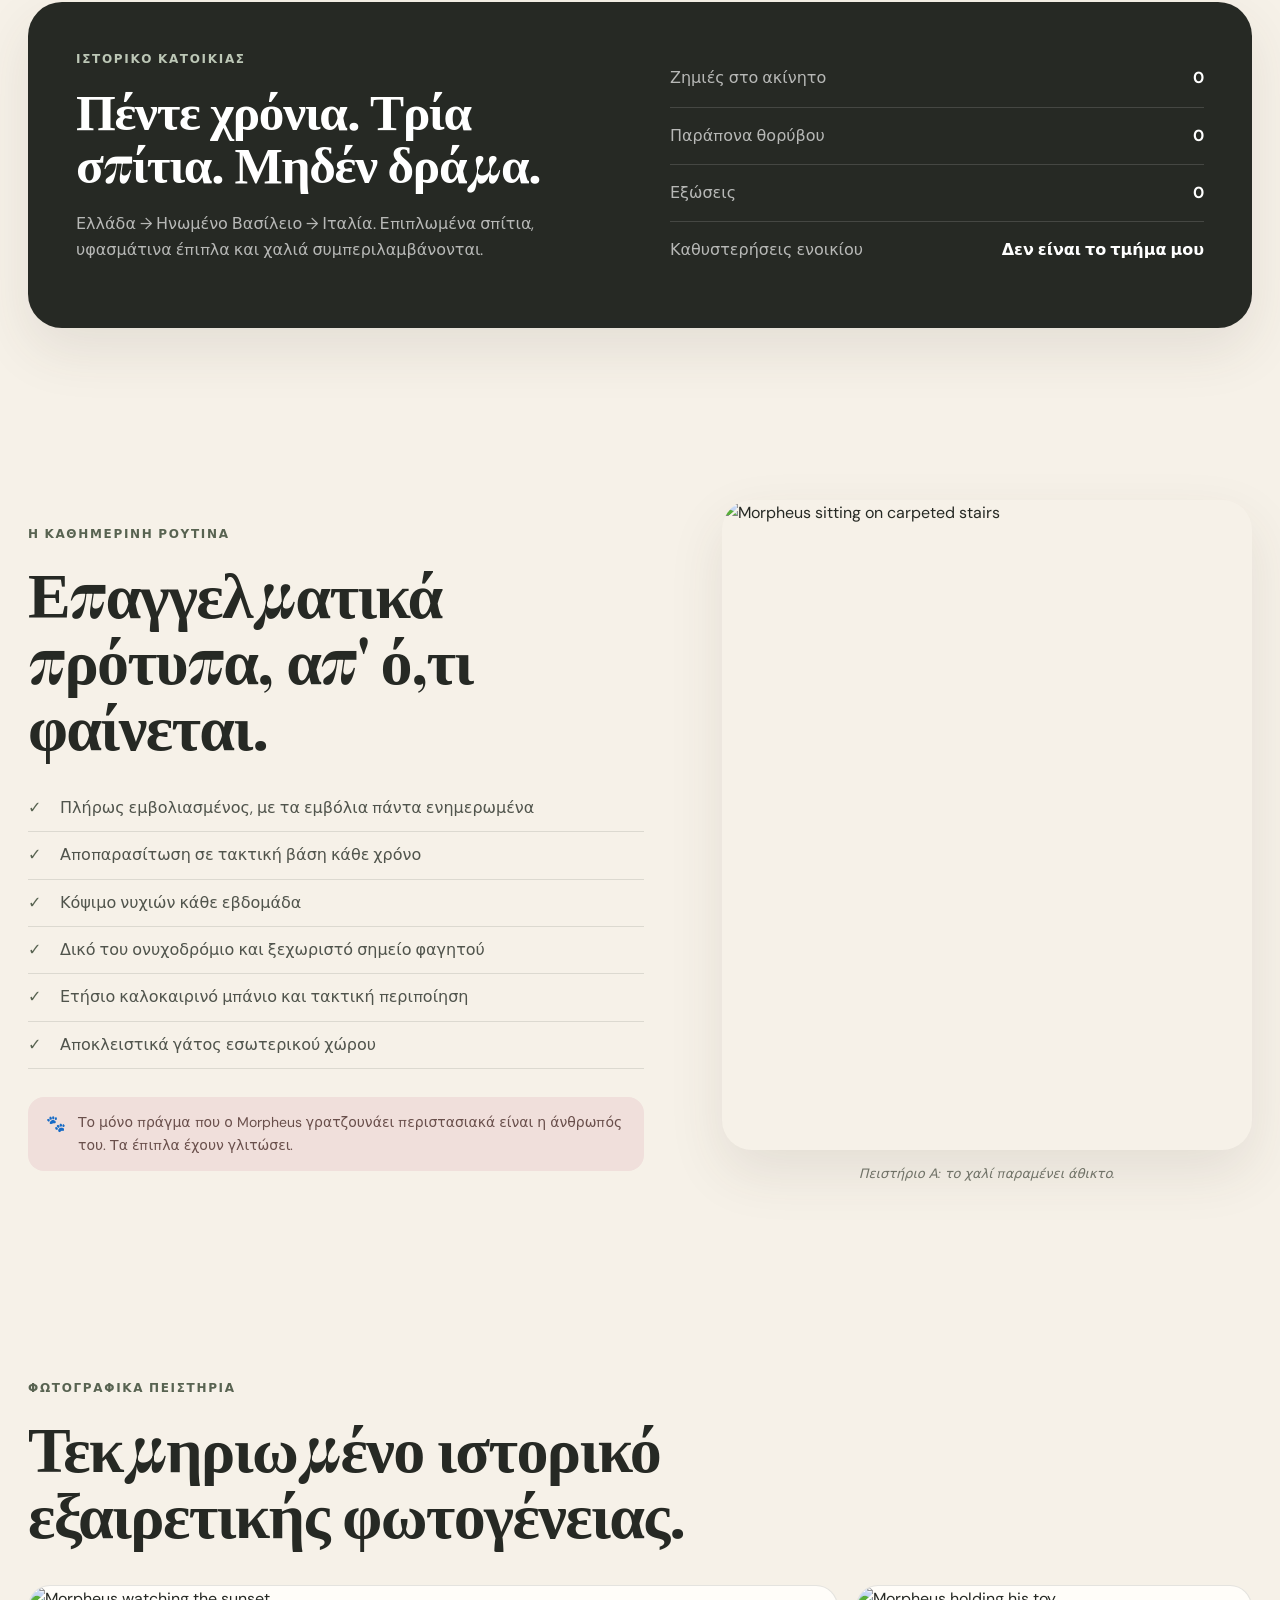
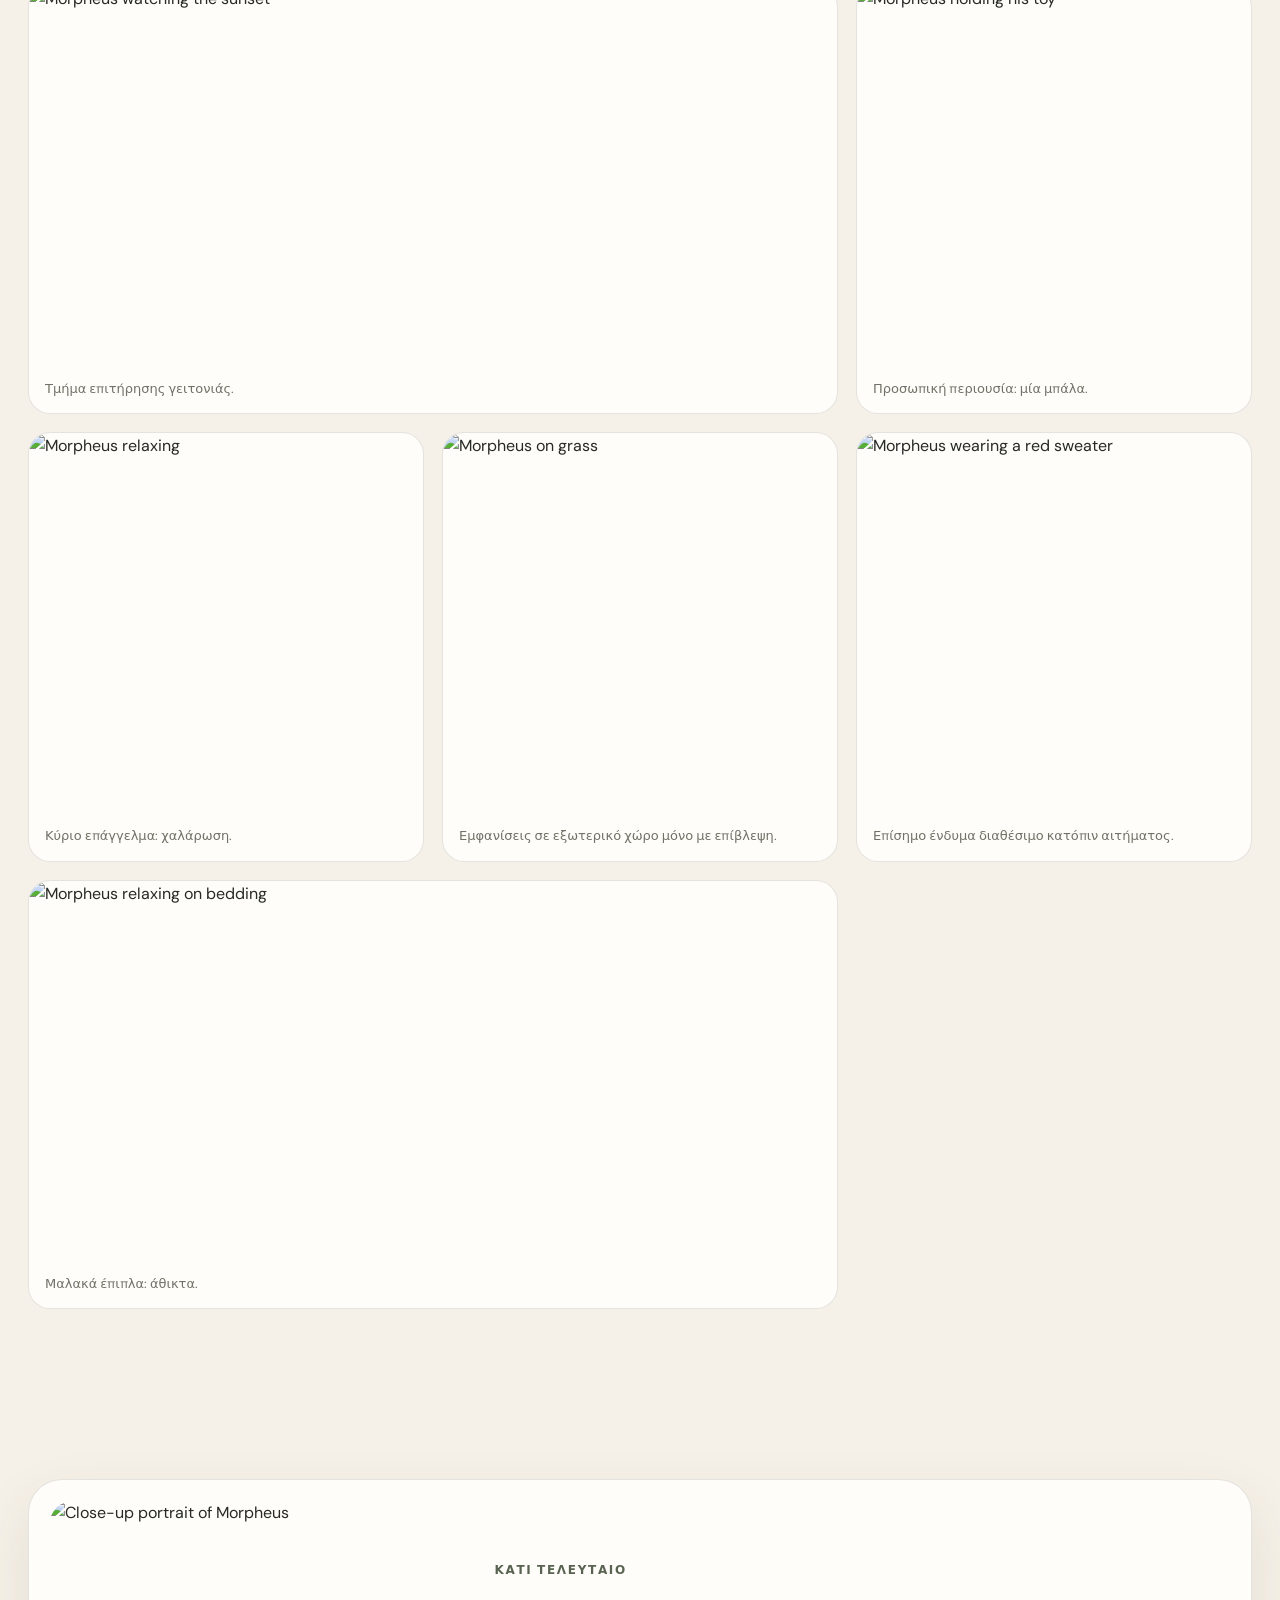
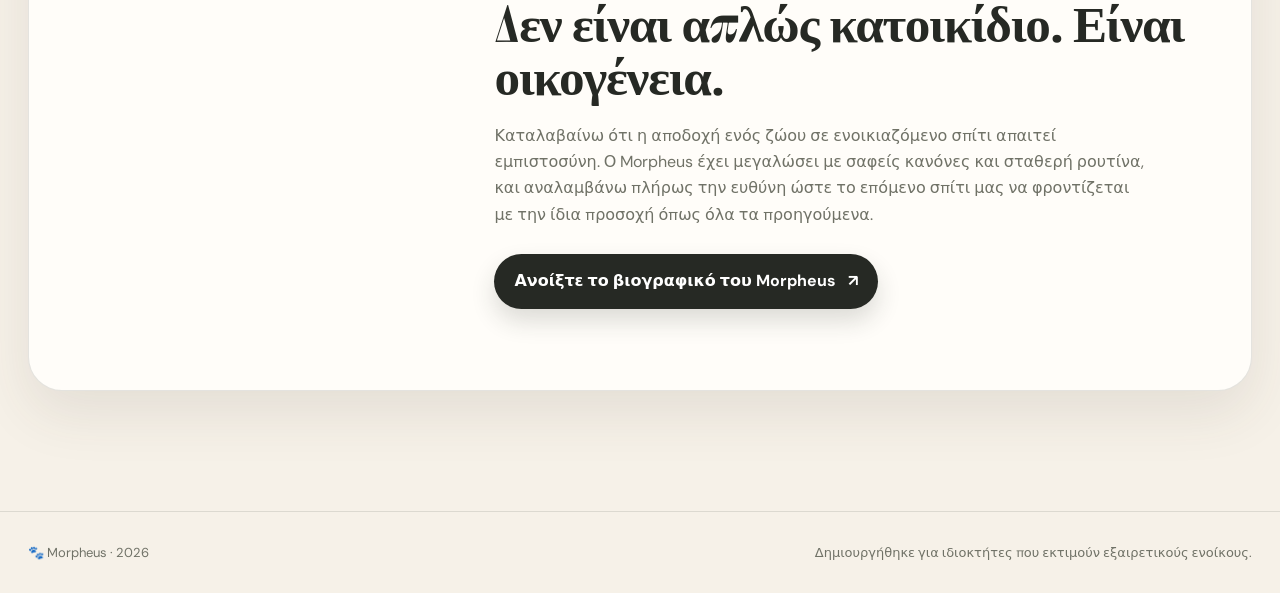
==== commit 37c0a65a: "Add Greek-English language toggle" ====
--- a/index.html
+++ b/index.html
@@ -5,8 +5,8 @@
   <meta name="viewport" content="width=device-width, initial-scale=1" />
   <meta name="theme-color" content="#f6f1e8" />
   <link rel="icon" href="data:image/svg+xml,<svg xmlns=%22http://www.w3.org/2000/svg%22 viewBox=%220 0 100 100%22><text y=%22.9em%22 font-size=%2290%22>🐾</text></svg>">
-  <meta name="description" content="Morpheus - ένας ήσυχος, καθαρός και καλά εκπαιδευμένος γάτος εσωτερικού χώρου που αναζητά ένα μακροχρόνιο σπίτι στην Ελλάδα μαζί με τη Mihaela." />
-  <title>Morpheus | Προφίλ Ενοίκου</title>
+  <meta name="description" content="Morpheus - a quiet, clean and well-trained indoor cat looking for a long-term home in Greece with his human." />
+  <title>Morpheus | Tenant Profile</title>
   <link rel="preconnect" href="https://fonts.googleapis.com">
   <link rel="preconnect" href="https://fonts.gstatic.com" crossorigin>
   <link href="https://fonts.googleapis.com/css2?family=DM+Sans:wght@400;500;600;700&family=Playfair+Display:ital,wght@0,600;0,700;1,600&display=swap" rel="stylesheet">
@@ -16,189 +16,151 @@
   <div id="paw-layer" aria-hidden="true"></div>
 
   <header class="topbar">
-    <a class="brand" href="#top" aria-label="Αρχική Morpheus">
+    <a class="brand" href="#top" aria-label="Morpheus home">
       <span class="brand-paw">🐾</span>
       <span>Morpheus</span>
     </a>
-    <div class="lang-switch" role="group" aria-label="Γλώσσα">
-      <button class="lang-btn active" type="button">GR</button>
+
+    <div class="lang-switch" role="group" aria-label="Language selector">
+      <button class="lang-btn active" data-lang="el" type="button">GR</button>
+      <button class="lang-btn" data-lang="en" type="button">EN</button>
     </div>
   </header>
 
   <main id="top">
     <section class="hero section-shell">
       <div class="hero-copy reveal">
-        <p class="eyebrow">ΠΡΟΦΙΛ ΕΝΟΙΚΟΥ · ΕΛΛΑΔΑ</p>
+        <p class="eyebrow" data-i18n="heroEyebrow">ΠΡΟΦΙΛ ΕΝΟΙΚΟΥ · ΕΛΛΑΔΑ</p>
         <h1>Morpheus</h1>
-        <p class="hero-subtitle">Ένοικος διαμερίσματος. Γάτος εσωτερικού χώρου. Πέντε χρόνια εξαιρετικής οικιακής ιστορίας.</p>
+        <p class="hero-subtitle" data-i18n="heroSubtitle">Ένοικος διαμερίσματος. Γάτος εσωτερικού χώρου. Πέντε χρόνια εξαιρετικής οικιακής ιστορίας.</p>
 
-        <div class="status-row" aria-label="Κατάσταση Morpheus">
-          <span>✓ Εκπαιδευμένος στην άμμο</span>
-          <span>✓ Ήσυχος</span>
-          <span>✓ Στειρωμένος</span>
-          <span>✓ Μόνο εντός σπιτιού</span>
+        <div class="status-row" aria-label="Morpheus status">
+          <span data-i18n="tagLitter">✓ Εκπαιδευμένος στην άμμο</span>
+          <span data-i18n="tagQuiet">✓ Ήσυχος</span>
+          <span data-i18n="tagNeutered">✓ Στειρωμένος</span>
+          <span data-i18n="tagIndoor">✓ Μόνο εντός σπιτιού</span>
         </div>
 
-        <p class="hero-note">Αναζητά ένα μακροχρόνιο σπίτι στην Ελλάδα μαζί με τη Mihaela.</p>
+        <p class="hero-note" data-i18n="heroNote">Αναζητά ένα μακροχρόνιο σπίτι στην Ελλάδα μαζί με τη Mihaela.</p>
 
         <div class="hero-actions">
           <a class="btn btn-primary" href="Morpheus-Tenant-CV-GR.html" target="_blank" rel="noopener">
-            <span>Δείτε το βιογραφικό ενοίκου</span>
+            <span data-i18n="cvButton">Δείτε το βιογραφικό ενοίκου</span>
             <span aria-hidden="true">↗</span>
           </a>
-          <a class="btn btn-secondary" href="#about">Γνωρίστε τον Morpheus</a>
+          <a class="btn btn-secondary" href="#about" data-i18n="meetButton">Γνωρίστε τον Morpheus</a>
         </div>
       </div>
 
       <div class="hero-image-wrap reveal reveal-delay">
         <div class="hero-image-card">
-          <img src="https://raw.githubusercontent.com/michaelaspice/morpheus-profile/main/morpheus-hero.jpeg" alt="Ο Morpheus κάθεται ήρεμα στο φως" />
-          <div class="hero-stamp">ΕΓΚΕΚΡΙΜΕΝΟΣ ΓΙΑ ΔΙΑΜΕΡΙΣΜΑ</div>
+          <img src="https://raw.githubusercontent.com/michaelaspice/morpheus-profile/main/morpheus-hero.jpeg" alt="Morpheus sitting calmly in sunlight" />
+          <div class="hero-stamp" data-i18n="stamp">ΕΓΚΕΚΡΙΜΕΝΟΣ ΓΙΑ ΔΙΑΜΕΡΙΣΜΑ</div>
         </div>
         <div class="floating-note">
           <span class="note-dot"></span>
-          <span>Δεν έχουν αναφερθεί θύματα μεταξύ των επίπλων.</span>
+          <span data-i18n="floatingNote">Δεν έχουν αναφερθεί θύματα μεταξύ των επίπλων.</span>
         </div>
       </div>
     </section>
 
     <section class="quick-facts section-shell reveal" aria-labelledby="facts-title">
       <div class="section-heading compact">
-        <p class="eyebrow">ΤΑ ΒΑΣΙΚΑ</p>
-        <h2 id="facts-title">Μικρός ένοικος. Ισχυρές συστάσεις.</h2>
+        <p class="eyebrow" data-i18n="factsEyebrow">ΤΑ ΒΑΣΙΚΑ</p>
+        <h2 id="facts-title" data-i18n="factsTitle">Μικρός ένοικος. Ισχυρές συστάσεις.</h2>
       </div>
 
       <div class="facts-grid">
-        <article class="fact-card"><span class="fact-value">15.07.2021</span><span class="fact-label">Ημερομηνία γέννησης</span></article>
-        <article class="fact-card"><span class="fact-value">3</span><span class="fact-label">Σπίτια</span></article>
-        <article class="fact-card"><span class="fact-value">3</span><span class="fact-label">Χώρες</span></article>
-        <article class="fact-card"><span class="fact-value">0</span><span class="fact-label">Ζημιές σε έπιπλα</span></article>
-        <article class="fact-card"><span class="fact-value">0</span><span class="fact-label">Παράπονα θορύβου</span></article>
-        <article class="fact-card"><span class="fact-value">100%</span><span class="fact-label">Ακρίβεια αμμολεκάνης</span></article>
+        <article class="fact-card"><span class="fact-value">15.07.2021</span><span class="fact-label" data-i18n="factBorn">Ημερομηνία γέννησης</span></article>
+        <article class="fact-card"><span class="fact-value">3</span><span class="fact-label" data-i18n="factHomes">Σπίτια</span></article>
+        <article class="fact-card"><span class="fact-value">3</span><span class="fact-label" data-i18n="factCountries">Χώρες</span></article>
+        <article class="fact-card"><span class="fact-value">0</span><span class="fact-label" data-i18n="factDamage">Ζημιές σε έπιπλα</span></article>
+        <article class="fact-card"><span class="fact-value">0</span><span class="fact-label" data-i18n="factComplaints">Παράπονα θορύβου</span></article>
+        <article class="fact-card"><span class="fact-value">100%</span><span class="fact-label" data-i18n="factLitter">Ακρίβεια αμμολεκάνης</span></article>
       </div>
     </section>
 
     <section id="about" class="about section-shell">
       <div class="about-photo reveal">
-        <img src="https://raw.githubusercontent.com/michaelaspice/morpheus-profile/main/morpheus-portrait.jpeg" alt="Ο Morpheus χαλαρώνει σε κρεβάτι" />
+        <img src="https://raw.githubusercontent.com/michaelaspice/morpheus-profile/main/morpheus-portrait.jpeg" alt="Morpheus relaxing on a bed" />
       </div>
       <div class="about-copy reveal reveal-delay">
-        <p class="eyebrow">ΣΧΕΤΙΚΑ ΜΕ ΤΟΝ MORPHEUS</p>
-        <h2>Μεγάλωσε για τη ζωή σε διαμέρισμα.</h2>
-        <p>Ο Morpheus υιοθετήθηκε ως γατάκι τον Νοέμβριο του 2021 και από τότε ζει μαζί μου. Είναι στειρωμένος, πλήρως εμβολιασμένος, αποκλειστικά γάτος εσωτερικού χώρου και είναι εξαιρετικά καθαρός, ήσυχος και καλά εκπαιδευμένος.</p>
-        <p>Τα τελευταία πέντε χρόνια έχουμε ζήσει μαζί σε τρία σπίτια στην Ελλάδα, το Ηνωμένο Βασίλειο και την Ιταλία. Είναι συνηθισμένος στις μετακομίσεις, προσαρμόζεται σε νέους χώρους και σέβεται το σπίτι γύρω του.</p>
-        <p>Στην αρχή είναι λίγο ντροπαλός με νέους ανθρώπους, αλλά μόλις νιώσει ασφαλής γίνεται γλυκός, ήρεμος και τρυφερός. Το αγαπημένο του καθημερινό πρόγραμμα είναι ύπνος, φαγητό και παρατήρηση πουλιών από το παράθυρο.</p>
+        <p class="eyebrow" data-i18n="aboutEyebrow">ΣΧΕΤΙΚΑ ΜΕ ΤΟΝ MORPHEUS</p>
+        <h2 data-i18n="aboutTitle">Μεγάλωσε για τη ζωή σε διαμέρισμα.</h2>
+        <p data-i18n="aboutP1">Ο Morpheus υιοθετήθηκε ως γατάκι τον Νοέμβριο του 2021 και από τότε ζει μαζί μου. Είναι στειρωμένος, πλήρως εμβολιασμένος, αποκλειστικά γάτος εσωτερικού χώρου και είναι εξαιρετικά καθαρός, ήσυχος και καλά εκπαιδευμένος.</p>
+        <p data-i18n="aboutP2">Τα τελευταία πέντε χρόνια έχουμε ζήσει μαζί σε τρία σπίτια στην Ελλάδα, το Ηνωμένο Βασίλειο και την Ιταλία. Είναι συνηθισμένος στις μετακομίσεις, προσαρμόζεται σε νέους χώρους και σέβεται το σπίτι γύρω του.</p>
+        <p data-i18n="aboutP3">Στην αρχή είναι λίγο ντροπαλός με νέους ανθρώπους, αλλά μόλις νιώσει ασφαλής γίνεται γλυκός, ήρεμος και τρυφερός. Το αγαπημένο του καθημερινό πρόγραμμα είναι ύπνος, φαγητό και παρατήρηση πουλιών από το παράθυρο.</p>
       </div>
     </section>
 
     <section class="reassurance section-shell">
       <div class="section-heading reveal">
-        <p class="eyebrow">ΓΙΑ ΤΗΝ ΗΡΕΜΙΑ ΤΟΥ ΙΔΙΟΚΤΗΤΗ</p>
-        <h2>Όλα έχουν τη θέση τους. Και ο Morpheus επίσης.</h2>
-        <p>Η καθημερινότητά του είναι οργανωμένη έτσι ώστε το σπίτι να παραμένει καθαρό, ήσυχο και προστατευμένο.</p>
+        <p class="eyebrow" data-i18n="careEyebrow">ΓΙΑ ΤΗΝ ΗΡΕΜΙΑ ΤΟΥ ΙΔΙΟΚΤΗΤΗ</p>
+        <h2 data-i18n="careTitle">Όλα έχουν τη θέση τους. Και ο Morpheus επίσης.</h2>
+        <p data-i18n="careIntro">Η καθημερινότητά του είναι οργανωμένη έτσι ώστε το σπίτι να παραμένει καθαρό, ήσυχο και προστατευμένο.</p>
       </div>
 
       <div class="care-grid">
-        <article class="care-card reveal">
-          <div class="care-icon">◇</div>
-          <h3>Καθαριότητα & φροντίδα</h3>
-          <p>Χρησιμοποιεί αποκλειστικά κλειστή αμμολεκάνη, έχει δικό του σημείο φαγητού με σιλικονούχο χαλάκι, τρέφεται με ποιοτική τροφή και περιποιείται τακτικά.</p>
-        </article>
-        <article class="care-card reveal">
-          <div class="care-icon">⌂</div>
-          <h3>Προστασία του σπιτιού</h3>
-          <p>Χρησιμοποιεί το δικό του ονυχοδρόμιο και δεν ενδιαφέρεται για έπιπλα, κουρτίνες, πόρτες ή τοίχους. Τα έπιπλα σε όλα τα σπίτια μας έχουν παραμείνει άθικτα.</p>
-        </article>
-        <article class="care-card reveal">
-          <div class="care-icon">☾</div>
-          <h3>Ήρεμη συμπεριφορά</h3>
-          <p>Είναι ήσυχος στο σπίτι, δεν κυκλοφορεί έξω και περνά το μεγαλύτερο μέρος του χρόνου κοιμώμενος, χαλαρώνοντας ή παρατηρώντας πουλιά. Κανένα παράπονο θορύβου. Ποτέ.</p>
-        </article>
-        <article class="care-card reveal">
-          <div class="care-icon">♡</div>
-          <h3>Υπεύθυνη φροντίδα</h3>
-          <p>Έχω μεγαλώσει και εκπαιδεύσει τον Morpheus από τότε που ήταν γατάκι και αναλαμβάνω πλήρως την ευθύνη για τη φροντίδα, την καθαριότητα και τη συμπεριφορά του.</p>
-        </article>
+        <article class="care-card reveal"><div class="care-icon">◇</div><h3 data-i18n="cleanTitle">Καθαριότητα & φροντίδα</h3><p data-i18n="cleanText">Χρησιμοποιεί αποκλειστικά κλειστή αμμολεκάνη, έχει δικό του σημείο φαγητού με σιλικονούχο χαλάκι, τρέφεται με ποιοτική τροφή και περιποιείται τακτικά.</p></article>
+        <article class="care-card reveal"><div class="care-icon">⌂</div><h3 data-i18n="propertyTitle">Προστασία του σπιτιού</h3><p data-i18n="propertyText">Χρησιμοποιεί το δικό του ονυχοδρόμιο και δεν ενδιαφέρεται για έπιπλα, κουρτίνες, πόρτες ή τοίχους. Τα έπιπλα σε όλα τα σπίτια μας έχουν παραμείνει άθικτα.</p></article>
+        <article class="care-card reveal"><div class="care-icon">☾</div><h3 data-i18n="behaviourTitle">Ήρεμη συμπεριφορά</h3><p data-i18n="behaviourText">Είναι ήσυχος στο σπίτι, δεν κυκλοφορεί έξω και περνά το μεγαλύτερο μέρος του χρόνου κοιμώμενος, χαλαρώνοντας ή παρατηρώντας πουλιά. Κανένα παράπονο θορύβου. Ποτέ.</p></article>
+        <article class="care-card reveal"><div class="care-icon">♡</div><h3 data-i18n="ownerTitle">Υπεύθυνη φροντίδα</h3><p data-i18n="ownerText">Έχω μεγαλώσει και εκπαιδεύσει τον Morpheus από τότε που ήταν γατάκι και αναλαμβάνω πλήρως την ευθύνη για τη φροντίδα, την καθαριότητα και τη συμπεριφορά του.</p></article>
       </div>
     </section>
 
     <section class="rental-record section-shell reveal">
       <div class="record-card">
-        <div class="record-copy">
-          <p class="eyebrow">ΙΣΤΟΡΙΚΟ ΚΑΤΟΙΚΙΑΣ</p>
-          <h2>Πέντε χρόνια. Τρία σπίτια. Μηδέν δράμα.</h2>
-          <p>Ελλάδα → Ηνωμένο Βασίλειο → Ιταλία. Επιπλωμένα σπίτια, υφασμάτινα έπιπλα και χαλιά συμπεριλαμβάνονται.</p>
-        </div>
+        <div class="record-copy"><p class="eyebrow" data-i18n="recordEyebrow">ΙΣΤΟΡΙΚΟ ΚΑΤΟΙΚΙΑΣ</p><h2 data-i18n="recordTitle">Πέντε χρόνια. Τρία σπίτια. Μηδέν δράμα.</h2><p data-i18n="recordText">Ελλάδα → Ηνωμένο Βασίλειο → Ιταλία. Επιπλωμένα σπίτια, υφασμάτινα έπιπλα και χαλιά συμπεριλαμβάνονται.</p></div>
         <div class="record-list">
-          <div><span>Ζημιές στο ακίνητο</span><strong>0</strong></div>
-          <div><span>Παράπονα θορύβου</span><strong>0</strong></div>
-          <div><span>Εξώσεις</span><strong>0</strong></div>
-          <div><span>Καθυστερήσεις ενοικίου</span><strong>Δεν είναι το τμήμα μου</strong></div>
+          <div><span data-i18n="recordDamage">Ζημιές στο ακίνητο</span><strong>0</strong></div>
+          <div><span data-i18n="recordNoise">Παράπονα θορύβου</span><strong>0</strong></div>
+          <div><span data-i18n="recordEvictions">Εξώσεις</span><strong>0</strong></div>
+          <div><span data-i18n="recordArrears">Καθυστερήσεις ενοικίου</span><strong data-i18n="notDepartment">Δεν είναι το τμήμα μου</strong></div>
         </div>
       </div>
     </section>
 
     <section class="routine section-shell">
       <div class="routine-copy reveal">
-        <p class="eyebrow">Η ΚΑΘΗΜΕΡΙΝΗ ΡΟΥΤΙΝΑ</p>
-        <h2>Επαγγελματικά πρότυπα, απ' ό,τι φαίνεται.</h2>
+        <p class="eyebrow" data-i18n="routineEyebrow">Η ΚΑΘΗΜΕΡΙΝΗ ΡΟΥΤΙΝΑ</p>
+        <h2 data-i18n="routineTitle">Επαγγελματικά πρότυπα, απ' ό,τι φαίνεται.</h2>
         <ul class="check-list">
-          <li>Πλήρως εμβολιασμένος, με τα εμβόλια πάντα ενημερωμένα</li>
-          <li>Αποπαρασίτωση σε τακτική βάση κάθε χρόνο</li>
-          <li>Κόψιμο νυχιών κάθε εβδομάδα</li>
-          <li>Δικό του ονυχοδρόμιο και ξεχωριστό σημείο φαγητού</li>
-          <li>Ετήσιο καλοκαιρινό μπάνιο και τακτική περιποίηση</li>
-          <li>Αποκλειστικά γάτος εσωτερικού χώρου</li>
+          <li data-i18n="routine1">Πλήρως εμβολιασμένος, με τα εμβόλια πάντα ενημερωμένα</li>
+          <li data-i18n="routine2">Αποπαρασίτωση σε τακτική βάση κάθε χρόνο</li>
+          <li data-i18n="routine3">Κόψιμο νυχιών κάθε εβδομάδα</li>
+          <li data-i18n="routine4">Δικό του ονυχοδρόμιο και ξεχωριστό σημείο φαγητού</li>
+          <li data-i18n="routine5">Ετήσιο καλοκαιρινό μπάνιο και τακτική περιποίηση</li>
+          <li data-i18n="routine6">Αποκλειστικά γάτος εσωτερικού χώρου</li>
         </ul>
-        <div class="joke-note">
-          <span>🐾</span>
-          <p>Το μόνο πράγμα που ο Morpheus γρατζουνάει περιστασιακά είναι η άνθρωπός του. Τα έπιπλα έχουν γλιτώσει.</p>
-        </div>
+        <div class="joke-note"><span>🐾</span><p data-i18n="scratchJoke">Το μόνο πράγμα που ο Morpheus γρατζουνάει περιστασιακά είναι η άνθρωπός του. Τα έπιπλα έχουν γλιτώσει.</p></div>
       </div>
       <div class="routine-photo reveal reveal-delay">
-        <img src="https://raw.githubusercontent.com/michaelaspice/morpheus-profile/main/morpheus-stairs.jpeg" alt="Ο Morpheus κάθεται σε σκάλα με χαλί" />
-        <p>Πειστήριο Α: το χαλί παραμένει άθικτο.</p>
+        <img src="https://raw.githubusercontent.com/michaelaspice/morpheus-profile/main/morpheus-stairs.jpeg" alt="Morpheus sitting on carpeted stairs" />
+        <p data-i18n="stairsCaption">Πειστήριο Α: το χαλί παραμένει άθικτο.</p>
       </div>
     </section>
 
     <section class="gallery section-shell" aria-labelledby="gallery-title">
-      <div class="section-heading reveal">
-        <p class="eyebrow">ΦΩΤΟΓΡΑΦΙΚΑ ΣΤΟΙΧΕΙΑ</p>
-        <h2 id="gallery-title">Τεκμηριωμένο ιστορικό εξαιρετικής ομορφιάς.</h2>
-      </div>
+      <div class="section-heading reveal"><p class="eyebrow" data-i18n="galleryEyebrow">ΦΩΤΟΓΡΑΦΙΚΑ ΠΕΙΣΤΗΡΙΑ</p><h2 id="gallery-title" data-i18n="galleryTitle">Τεκμηριωμένο ιστορικό εξαιρετικής φωτογένειας.</h2></div>
       <div class="gallery-grid">
-        <figure class="gallery-item wide reveal"><img src="https://raw.githubusercontent.com/michaelaspice/morpheus-profile/main/morpheus-sunset.jpeg" alt="Ο Morpheus κοιτάζει το ηλιοβασίλεμα" /><figcaption>Τμήμα επιτήρησης της γειτονιάς.</figcaption></figure>
-        <figure class="gallery-item reveal"><img src="https://raw.githubusercontent.com/michaelaspice/morpheus-profile/main/morpheus-ball.jpeg" alt="Ο Morpheus κρατά το παιχνίδι του" /><figcaption>Προσωπικά αντικείμενα: μία μπάλα.</figcaption></figure>
-        <figure class="gallery-item reveal"><img src="https://raw.githubusercontent.com/michaelaspice/morpheus-profile/main/morpheus-paws.jpeg" alt="Ο Morpheus ξαπλωμένος με τις πατούσες ψηλά" /><figcaption>Κύρια απασχόληση: χαλάρωση.</figcaption></figure>
-        <figure class="gallery-item reveal"><img src="https://raw.githubusercontent.com/michaelaspice/morpheus-profile/main/morpheus-grass.jpeg" alt="Ο Morpheus κάθεται στο γρασίδι" /><figcaption>Έξοδος μόνο υπό επίβλεψη.</figcaption></figure>
-        <figure class="gallery-item reveal"><img src="https://raw.githubusercontent.com/michaelaspice/morpheus-profile/main/morpheus-formal.jpeg" alt="Ο Morpheus φορά κόκκινο πουλόβερ" /><figcaption>Επίσημη ενδυμασία διαθέσιμη κατόπιν αιτήματος.</figcaption></figure>
-        <figure class="gallery-item wide reveal"><img src="https://raw.githubusercontent.com/michaelaspice/morpheus-profile/main/morpheus-bed.jpeg" alt="Ο Morpheus χαλαρώνει σε λευκά σεντόνια" /><figcaption>Μαλακά έπιπλα: άθικτα.</figcaption></figure>
+        <figure class="gallery-item wide reveal"><img src="https://raw.githubusercontent.com/michaelaspice/morpheus-profile/main/morpheus-sunset.jpeg" alt="Morpheus watching the sunset" /><figcaption data-i18n="capBird">Τμήμα επιτήρησης γειτονιάς.</figcaption></figure>
+        <figure class="gallery-item reveal"><img src="https://raw.githubusercontent.com/michaelaspice/morpheus-profile/main/morpheus-ball.jpeg" alt="Morpheus holding his toy" /><figcaption data-i18n="capToy">Προσωπική περιουσία: μία μπάλα.</figcaption></figure>
+        <figure class="gallery-item reveal"><img src="https://raw.githubusercontent.com/michaelaspice/morpheus-profile/main/morpheus-paws.jpeg" alt="Morpheus relaxing" /><figcaption data-i18n="capRelax">Κύριο επάγγελμα: χαλάρωση.</figcaption></figure>
+        <figure class="gallery-item reveal"><img src="https://raw.githubusercontent.com/michaelaspice/morpheus-profile/main/morpheus-grass.jpeg" alt="Morpheus on grass" /><figcaption data-i18n="capOutside">Εμφανίσεις σε εξωτερικό χώρο μόνο με επίβλεψη.</figcaption></figure>
+        <figure class="gallery-item reveal"><img src="https://raw.githubusercontent.com/michaelaspice/morpheus-profile/main/morpheus-formal.jpeg" alt="Morpheus wearing a red sweater" /><figcaption data-i18n="capFormal">Επίσημο ένδυμα διαθέσιμο κατόπιν αιτήματος.</figcaption></figure>
+        <figure class="gallery-item wide reveal"><img src="https://raw.githubusercontent.com/michaelaspice/morpheus-profile/main/morpheus-bed.jpeg" alt="Morpheus relaxing on bedding" /><figcaption data-i18n="capHome">Μαλακά έπιπλα: άθικτα.</figcaption></figure>
       </div>
     </section>
 
     <section class="closing section-shell reveal">
       <div class="closing-card">
-        <img src="https://raw.githubusercontent.com/michaelaspice/morpheus-profile/main/morpheus-closeup.jpeg" alt="Κοντινό πορτρέτο του Morpheus" />
-        <div class="closing-copy">
-          <p class="eyebrow">ΚΑΙ ΚΑΤΙ ΤΕΛΕΥΤΑΙΟ</p>
-          <h2>Δεν είναι απλώς κατοικίδιο. Είναι οικογένεια.</h2>
-          <p>Καταλαβαίνω ότι η αποδοχή ενός ζώου σε ενοικιαζόμενο σπίτι απαιτεί εμπιστοσύνη. Ο Morpheus έχει μεγαλώσει με σαφή όρια και σταθερή ρουτίνα και αναλαμβάνω πλήρως την ευθύνη ώστε το επόμενο σπίτι μας να φροντίζεται με την ίδια προσοχή όπως όλα τα προηγούμενα.</p>
-          <a class="btn btn-primary" href="Morpheus-Tenant-CV-GR.html" target="_blank" rel="noopener">
-            <span>Ανοίξτε το CV του Morpheus</span>
-            <span aria-hidden="true">↗</span>
-          </a>
-        </div>
+        <img src="https://raw.githubusercontent.com/michaelaspice/morpheus-profile/main/morpheus-closeup.jpeg" alt="Close-up portrait of Morpheus" />
+        <div class="closing-copy"><p class="eyebrow" data-i18n="closingEyebrow">ΚΑΤΙ ΤΕΛΕΥΤΑΙΟ</p><h2 data-i18n="closingTitle">Δεν είναι απλώς κατοικίδιο. Είναι οικογένεια.</h2><p data-i18n="closingText">Καταλαβαίνω ότι η αποδοχή ενός ζώου σε ενοικιαζόμενο σπίτι απαιτεί εμπιστοσύνη. Ο Morpheus έχει μεγαλώσει με σαφείς κανόνες και σταθερή ρουτίνα, και αναλαμβάνω πλήρως την ευθύνη ώστε το επόμενο σπίτι μας να φροντίζεται με την ίδια προσοχή όπως όλα τα προηγούμενα.</p><a class="btn btn-primary" href="Morpheus-Tenant-CV-GR.html" target="_blank" rel="noopener"><span data-i18n="downloadCv">Ανοίξτε το βιογραφικό του Morpheus</span><span aria-hidden="true">↗</span></a></div>
       </div>
     </section>
   </main>
 
-  <footer>
-    <div class="section-shell footer-inner">
-      <span>🐾 Morpheus · 2026</span>
-      <span>Για ιδιοκτήτες που εκτιμούν τους εξαιρετικούς ενοίκους.</span>
-    </div>
-  </footer>
-
+  <footer><div class="section-shell footer-inner"><span>🐾 Morpheus · 2026</span><span data-i18n="footer">Δημιουργήθηκε για ιδιοκτήτες που εκτιμούν εξαιρετικούς ενοίκους.</span></div></footer>
   <script src="script.js"></script>
 </body>
 </html>
